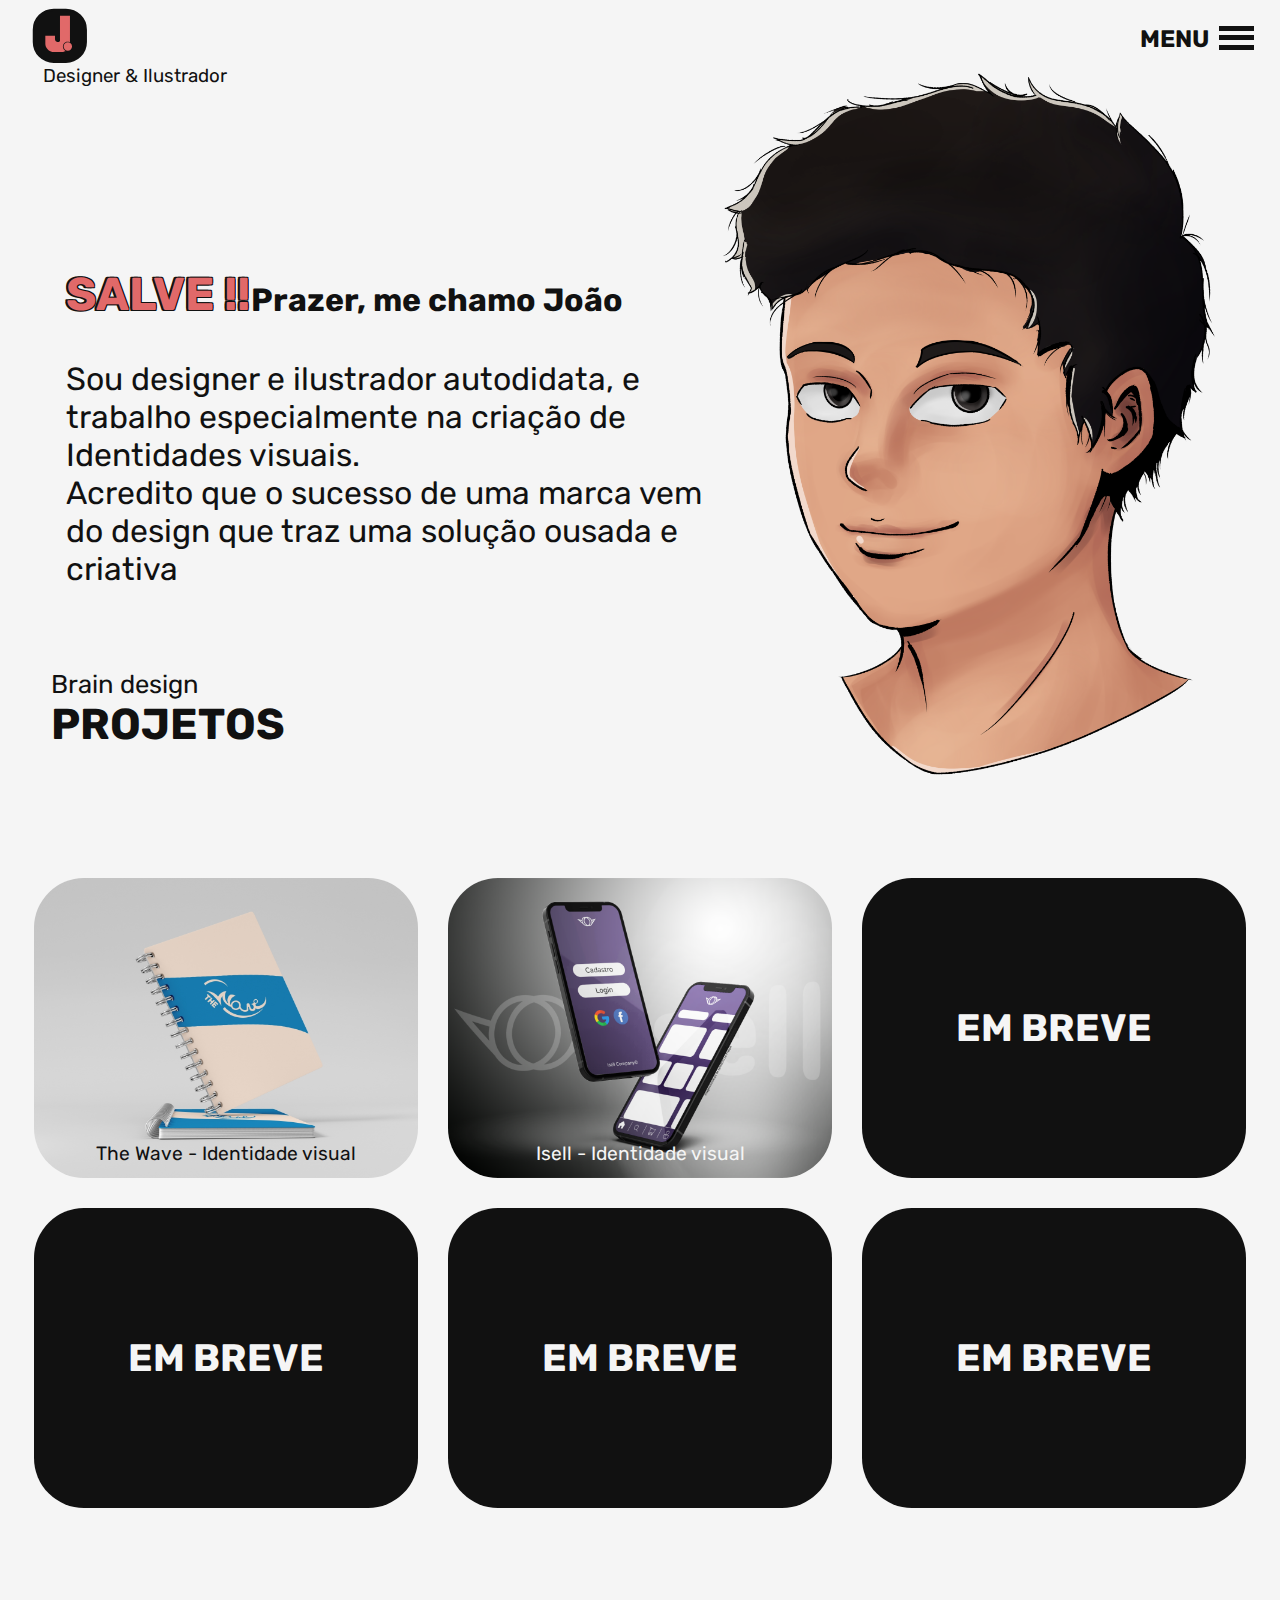
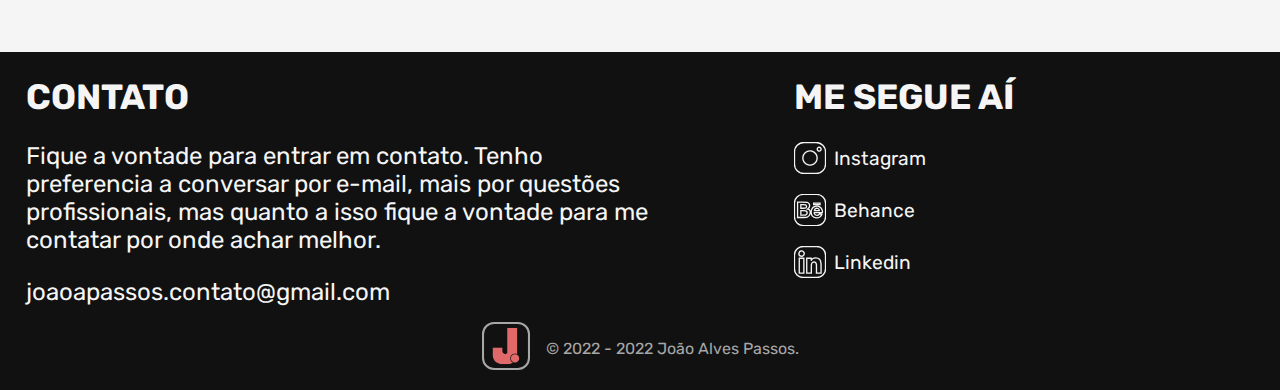
==== index.html @ fd26cf9d "Correções 2" ====
<!DOCTYPE html>
<html lang="pt-br">
<head>
   <meta charset="UTF-8">
   <meta http-equiv="X-UA-Compatible" content="IE=edge">
   <meta name="viewport" content="width=device-width, initial-scale=1.0">
   <title>Portifólio | João Alves Passos</title>
   <link rel = "shortcut icon" type = "imagem/x-icon" href="./img/favicon.svg">
    <link rel="stylesheet" href="./css/menu.css">
    <link rel="stylesheet" href="./css/portifolio.css">
    <script type="text/javascript" src="./js/menu.js"></script>
</head>
<body>
   <!-- Menu ********************************************************************************************-->
   <section class="menu-link">
      <ul>
          <li><a class="pagina" href="">PORTIFÓLIO</a></li>
          <li><a href="./pages/sobre-mim.html">SOBRE MIM</a></li>
          <!-- <li><a href="./pages/contato.html">CONTATO</a></li> -->
          <li><a href="https://www.instagram.com/joaoapassos_designer/" target="_blank">INSTAGRAM</a></li>
          <li><a href="https://www.behance.net/joaoapassos" target="_blank">BEHANCE</a></li>
      </ul>
      <p class="text-footer">© 2022 João Alves Passos.</p>
  </section>
  <header>
      <section class="logo">
          <a href="./index.html"><svg class="logo-svg" viewBox="0 0 2000.5181 450.66165" title="Minha logo">
 <g
   id="Logo"
   style="display:inline"
   transform="translate(-1351.741,-320.95706)">

   <rect  id="Background-logo"
      x="1365" y="334" ry="140" />
     
      <path
      id="icone-logo"
      d="m 1633.6286,592.24664 a 29.667722,29.667722 0 0 1 -29.6676,29.66772 29.667722,29.667722 0 0 1 -29.6675,-29.66772 29.667722,29.667722 0 0 1 29.6675,-29.66773 29.667722,29.667722 0 0 1 29.6676,29.66773 z m -84.848,-216.19433 v 135.12847 14.85415 1.49672 26.66571 a 20.42687,20.42687 0 0 1 -1.3569,1.3558 20.42687,20.42687 0 0 1 -2.3327,1.74655 20.42687,20.42687 0 0 1 -2.5578,1.39745 20.42687,20.42687 0 0 1 -2.7307,1.01845 20.42687,20.42687 0 0 1 -2.8484,0.6192 20.42687,20.42687 0 0 1 -2.9069,0.20817 20.42687,20.42687 0 0 1 -7.8168,-1.55544 20.42687,20.42687 0 0 1 -6.6266,-4.42721 20.42687,20.42687 0 0 1 -4.4282,-6.62748 20.42687,20.42687 0 0 1 -1.5553,-7.8167 v -9.89745 -13.62001 h -34.4537 -33.5984 v 54.21536 a 60.710373,60.710373 0 0 0 1.5211,13.50902 60.710373,60.710373 0 0 0 4.4902,12.83214 60.710373,60.710373 0 0 0 7.2329,11.51053 60.710373,60.710373 0 0 0 9.6135,9.61344 60.710373,60.710373 0 0 0 11.5105,7.23277 60.710373,60.710373 0 0 0 12.8321,4.49019 60.710373,60.710373 0 0 0 13.5091,1.52129 h 5.9024 1.4403 35.1603 9.5633 a 60.710373,60.710373 0 0 0 13.509,-1.52129 60.710373,60.710373 0 0 0 12.8322,-4.49019 60.710373,60.710373 0 0 0 3.8636,-2.13513 34.563652,34.563652 0 0 1 -3.0908,-1.68782 34.563652,34.563652 0 0 1 -3.9478,-2.95504 34.563652,34.563652 0 0 1 -3.4878,-3.48668 34.563652,34.563652 0 0 1 -2.9551,-3.94785 34.563652,34.563652 0 0 1 -2.3634,-4.32901 34.563652,34.563652 0 0 1 -1.7232,-4.62041 34.563652,34.563652 0 0 1 -1.0483,-4.81794 34.563652,34.563652 0 0 1 -0.3521,-4.91935 34.563652,34.563652 0 0 1 0.3521,-4.91937 34.563652,34.563652 0 0 1 1.0483,-4.81793 34.563652,34.563652 0 0 1 1.7232,-4.62148 34.563652,34.563652 0 0 1 2.3634,-4.32794 34.563652,34.563652 0 0 1 2.9551,-3.94787 34.563652,34.563652 0 0 1 3.4878,-3.48666 34.563652,34.563652 0 0 1 3.9478,-2.9561 34.563652,34.563652 0 0 1 4.328,-2.36253 34.563652,34.563652 0 0 1 4.6203,-1.72411 34.563652,34.563652 0 0 1 4.8191,-1.04836 34.563652,34.563652 0 0 1 4.9183,-0.35123 34.563652,34.563652 0 0 1 1.6964,0.0416 34.563652,34.563652 0 0 1 1.692,0.12493 34.563652,34.563652 0 0 1 1.6835,0.20711 34.563652,34.563652 0 0 1 1.6719,0.29036 34.563652,34.563652 0 0 1 1.6547,0.37153 34.563652,34.563652 0 0 1 1.6356,0.45264 34.563652,34.563652 0 0 1 1.611,0.53166 34.563652,34.563652 0 0 1 1.582,0.61064 34.563652,34.563652 0 0 1 1.5512,0.68752 34.563652,34.563652 0 0 1 0.1328,0.0661 V 376.05231 Z"
      inkscape:label="J - logo" />
   <g
      id="nome-logo"
      aria-label="oão Alves Passos"
      transform="matrix(3.897267,0,0,3.897267,-4021.3554,-417.47954)"
      inkscape:label="Texto">
      <path
        id="path2"
        d="m 1463.7763,262.91721 q -3.6914,0 -6.2402,-1.18652 -2.5049,-1.18652 -3.8672,-3.38378 -1.3183,-2.2412 -1.4941,-5.31737 -0.044,-0.8789 -0.044,-1.97753 0,-1.14258 0.044,-1.97754 0.1758,-3.12011 1.582,-5.31737 1.4063,-2.19726 3.9112,-3.38378 2.5488,-1.18652 6.1083,-1.18652 3.6035,0 6.1084,1.18652 2.5488,1.18652 3.9551,3.38378 1.4062,2.19726 1.582,5.31737 0.044,0.83496 0.044,1.97754 0,1.09863 -0.044,1.97753 -0.1758,3.07617 -1.5381,5.31737 -1.3183,2.19726 -3.8671,3.38378 -2.5049,1.18652 -6.2403,1.18652 z m 0,-5.36131 q 1.9776,0 2.8565,-1.18652 0.9228,-1.18652 1.0547,-3.55957 0.044,-0.65917 0.044,-1.7578 0,-1.09863 -0.044,-1.75781 -0.1319,-2.3291 -1.0547,-3.51562 -0.8789,-1.23046 -2.8565,-1.23046 -1.8896,0 -2.8564,1.23046 -0.9229,1.18652 -1.0107,3.51562 -0.044,0.65918 -0.044,1.75781 0,1.09863 0.044,1.7578 0.088,2.37305 1.0107,3.55957 0.9668,1.18652 2.8564,1.18652 z"
        inkscape:label="O" />
     <path
        id="path3"
        d="m 1486.6718,262.91721 q -2.3731,0 -4.2627,-0.8789 -1.8457,-0.92285 -2.9443,-2.46093 -1.0987,-1.53809 -1.0987,-3.47167 0,-3.12011 2.5489,-4.92187 2.5488,-1.8457 6.7675,-2.50487 l 5.4932,-0.83496 v -0.61524 q 0,-1.58202 -0.6592,-2.41698 -0.6592,-0.83496 -2.417,-0.83496 -1.2305,0 -2.0215,0.4834 -0.747,0.48339 -1.1865,1.31835 -0.3955,0.57129 -1.0986,0.57129 h -4.9219 q -0.4834,0 -0.747,-0.26367 -0.2637,-0.30762 -0.2198,-0.70312 0,-0.79102 0.5713,-1.80176 0.6152,-1.05468 1.8457,-2.06542 1.2305,-1.01074 3.1641,-1.66992 1.9336,-0.65918 4.7021,-0.65918 2.8125,0 4.834,0.65918 2.0215,0.65918 3.2959,1.8457 1.2744,1.18652 1.8457,2.81249 0.6152,1.58203 0.6152,3.51562 v 13.35934 q 0,0.43945 -0.3516,0.79101 -0.3076,0.30762 -0.747,0.30762 h -5.0977 q -0.4834,0 -0.791,-0.30762 -0.3076,-0.35156 -0.3076,-0.79101 v -1.53808 q -0.5713,0.83496 -1.5381,1.53808 -0.9668,0.70312 -2.2851,1.09863 -1.2745,0.43945 -2.9883,0.43945 z m 2.0654,-5.00975 q 1.2744,0 2.2852,-0.52734 1.0546,-0.57129 1.6259,-1.71387 0.6153,-1.18652 0.6153,-2.94433 v -0.61523 l -3.7354,0.65918 q -2.0654,0.35156 -3.0322,1.09863 -0.9228,0.70312 -0.9228,1.66992 0,0.74707 0.4394,1.27441 0.4395,0.52734 1.1426,0.83496 0.7471,0.26367 1.582,0.26367 z m 3.999,-21.35737 q -1.2304,0 -1.9775,-0.39551 -0.7471,-0.3955 -1.3623,-0.74707 -0.6152,-0.3955 -1.4063,-0.3955 -0.5712,0 -0.8789,0.30761 -0.2636,0.30762 -0.4834,0.65918 -0.2197,0.35156 -0.7031,0.35156 h -2.6367 q -0.3076,0 -0.5273,-0.21972 -0.2198,-0.26367 -0.2198,-0.52734 0,-0.70313 0.2198,-1.62598 0.2636,-0.96679 0.8349,-1.8457 0.5713,-0.8789 1.4942,-1.45019 0.9668,-0.61523 2.3291,-0.61523 1.2304,0 1.9775,0.39551 0.791,0.3955 1.4062,0.79101 0.6153,0.35156 1.3623,0.35156 0.6153,0 0.835,-0.30761 0.2637,-0.35157 0.4834,-0.65918 0.2637,-0.35156 0.7471,-0.35156 h 2.6367 q 0.3515,0 0.5713,0.21972 0.2197,0.21973 0.2197,0.57129 0,0.70312 -0.2637,1.62597 -0.2637,0.92285 -0.8349,1.8457 -0.5713,0.8789 -1.5381,1.45019 -0.9229,0.57129 -2.2852,0.57129 z"
        inkscape:label="Ã" />
     <path
        id="path4"
        d="m 1516.5545,262.91721 q -3.6914,0 -6.2402,-1.18652 -2.5049,-1.18652 -3.8672,-3.38378 -1.3183,-2.2412 -1.4941,-5.31737 -0.044,-0.8789 -0.044,-1.97753 0,-1.14258 0.044,-1.97754 0.1758,-3.12011 1.582,-5.31737 1.4063,-2.19726 3.9111,-3.38378 2.5489,-1.18652 6.1084,-1.18652 3.6035,0 6.1084,1.18652 2.5488,1.18652 3.9551,3.38378 1.4062,2.19726 1.582,5.31737 0.044,0.83496 0.044,1.97754 0,1.09863 -0.044,1.97753 -0.1758,3.07617 -1.5381,5.31737 -1.3183,2.19726 -3.8671,3.38378 -2.5049,1.18652 -6.2403,1.18652 z m 0,-5.36131 q 1.9776,0 2.8565,-1.18652 0.9228,-1.18652 1.0547,-3.55957 0.044,-0.65917 0.044,-1.7578 0,-1.09863 -0.044,-1.75781 -0.1319,-2.3291 -1.0547,-3.51562 -0.8789,-1.23046 -2.8565,-1.23046 -1.8896,0 -2.8564,1.23046 -0.9229,1.18652 -1.0107,3.51562 -0.044,0.65918 -0.044,1.75781 0,1.09863 0.044,1.7578 0.088,2.37305 1.0107,3.55957 0.9668,1.18652 2.8564,1.18652 z"
        inkscape:label="O" />
     <path
        id="path5"
        d="m 1539.5818,262.47776 q -0.3516,0 -0.6592,-0.26367 -0.2636,-0.30762 -0.2636,-0.65918 0,-0.21973 0.044,-0.39551 l 10.3271,-28.21282 q 0.1319,-0.48339 0.5274,-0.83496 0.4394,-0.3955 1.1865,-0.3955 h 6.5039 q 0.747,0 1.1426,0.3955 0.4394,0.35157 0.5712,0.83496 l 10.2832,28.21282 q 0.088,0.17578 0.088,0.39551 0,0.35156 -0.3076,0.65918 -0.2637,0.26367 -0.6592,0.26367 h -5.4052 q -0.6592,0 -1.0108,-0.30762 -0.3076,-0.35156 -0.3955,-0.61523 l -1.7139,-4.48241 h -11.7333 l -1.6699,4.48241 q -0.088,0.26367 -0.3955,0.61523 -0.3077,0.30762 -1.0547,0.30762 z m 10.3271,-11.73337 h 8.1738 l -4.0869,-11.60153 z"
        inkscape:label="A" />
     <path
        id="path6"
        d="m 1573.4196,262.47776 q -0.4834,0 -0.791,-0.30762 -0.3076,-0.35156 -0.3076,-0.79101 V 232.3753 q 0,-0.4834 0.3076,-0.79102 0.3076,-0.30761 0.791,-0.30761 h 5.1855 q 0.4834,0 0.791,0.30761 0.3077,0.30762 0.3077,0.79102 v 29.00383 q 0,0.43945 -0.3077,0.79101 -0.3076,0.30762 -0.791,0.30762 z"
        inkscape:label="L" />
     <path
        id="path7"
        d="m 1593.0191,262.47776 q -0.6592,0 -0.9668,-0.30762 -0.3076,-0.35156 -0.5273,-0.79101 l -8.3057,-20.39057 q -0.088,-0.17579 -0.088,-0.39551 0,-0.39551 0.2636,-0.65918 0.3076,-0.30762 0.7471,-0.30762 h 4.9658 q 0.5713,0 0.8789,0.30762 0.3076,0.30762 0.3955,0.61523 l 4.9658,13.49118 5.0098,-13.49118 q 0.088,-0.30761 0.3955,-0.61523 0.3076,-0.30762 0.8789,-0.30762 h 4.9658 q 0.3955,0 0.7031,0.30762 0.3076,0.26367 0.3076,0.65918 0,0.21972 -0.088,0.39551 l -8.3056,20.39057 q -0.1758,0.43945 -0.5273,0.79101 -0.3077,0.30762 -1.0108,0.30762 z"
        inkscape:label="V" />
     <path
        id="path8"
        d="m 1620.7046,262.91721 q -5.1856,0 -8.2617,-2.81249 -3.0762,-2.81249 -3.208,-8.34959 0,-0.30762 0,-0.79101 0,-0.4834 0,-0.74707 0.1318,-3.47167 1.538,-5.9326 1.4502,-2.50488 3.9551,-3.77929 2.5488,-1.31836 5.9326,-1.31836 3.8672,0 6.3721,1.53808 2.5488,1.53809 3.8232,4.1748 1.2744,2.63671 1.2744,6.02049 v 1.05469 q 0,0.48339 -0.3076,0.79101 -0.3076,0.30762 -0.791,0.30762 h -14.0625 q 0,0.0439 0,0.13183 0,0.0879 0,0.17578 0.044,1.27441 0.4395,2.3291 0.4394,1.05468 1.2304,1.66992 0.835,0.61523 2.0215,0.61523 0.8789,0 1.4502,-0.26367 0.6152,-0.30762 1.0107,-0.65918 0.3955,-0.39551 0.6153,-0.65918 0.3955,-0.4834 0.6152,-0.57129 0.2637,-0.13183 0.791,-0.13183 h 5.4492 q 0.4395,0 0.7032,0.26367 0.3076,0.26367 0.2636,0.70312 -0.044,0.74707 -0.747,1.80176 -0.7032,1.05468 -2.0655,2.10937 -1.3183,1.01074 -3.3398,1.66991 -2.0215,0.65918 -4.7021,0.65918 z m -3.7354,-14.1943 h 7.4268 v -0.0879 q 0,-1.45019 -0.4395,-2.46093 -0.3955,-1.05469 -1.2744,-1.62597 -0.835,-0.57129 -2.0215,-0.57129 -1.1426,0 -1.9775,0.57129 -0.835,0.57128 -1.2744,1.62597 -0.4395,1.01074 -0.4395,2.46093 z"
        inkscape:label="E" />
     <path
        id="path9"
        d="m 1645.6654,262.91721 q -2.8564,0 -4.8779,-0.61523 -1.9775,-0.65918 -3.2519,-1.58203 -1.2305,-0.92285 -1.8457,-1.88964 -0.6153,-1.01074 -0.6592,-1.75781 -0.044,-0.4834 0.3076,-0.79101 0.3516,-0.30762 0.7471,-0.30762 h 5.0097 q 0.1319,0 0.2197,0.0439 0.1319,0.0439 0.2637,0.17579 0.5713,0.30761 1.1426,0.79101 0.5713,0.43945 1.3183,0.79101 0.7471,0.35156 1.8018,0.35156 1.2305,0 2.0654,-0.48339 0.835,-0.52735 0.835,-1.45019 0,-0.70313 -0.3955,-1.14258 -0.3955,-0.4834 -1.626,-0.92285 -1.1865,-0.43945 -3.6035,-0.8789 -2.2852,-0.52735 -3.999,-1.3623 -1.7139,-0.87891 -2.6367,-2.24121 -0.9229,-1.40625 -0.9229,-3.38378 0,-1.75781 1.1426,-3.38378 1.1426,-1.62597 3.3398,-2.63671 2.1973,-1.05469 5.4492,-1.05469 2.5049,0 4.3946,0.61524 1.8896,0.57128 3.164,1.49413 1.2744,0.92285 1.9336,1.88965 0.6592,0.96679 0.7031,1.7578 0.044,0.43946 -0.2636,0.79102 -0.3077,0.30761 -0.7032,0.30761 h -4.5703 q -0.1757,0 -0.3515,-0.0439 -0.1758,-0.0879 -0.3076,-0.17578 -0.5274,-0.26367 -1.0547,-0.70313 -0.5274,-0.43945 -1.2305,-0.79101 -0.7031,-0.35156 -1.7578,-0.35156 -1.1865,0 -1.8457,0.52734 -0.6592,0.52734 -0.6592,1.3623 0,0.57129 0.3516,1.05469 0.3955,0.4834 1.5381,0.8789 1.1865,0.39551 3.6474,0.87891 3.0322,0.48339 4.834,1.58202 1.8017,1.05469 2.5488,2.50488 0.791,1.40625 0.791,2.98827 0,2.10937 -1.2744,3.73535 -1.2744,1.62597 -3.7353,2.54882 -2.417,0.8789 -5.9766,0.8789 z"
        inkscape:label="S" />
     <path
        id="path526"
        d="m 1671.5051,262.47776 q -0.4834,0 -0.791,-0.30762 -0.3076,-0.35156 -0.3076,-0.79101 v -28.56438 q 0,-0.4834 0.3076,-0.79102 0.3076,-0.30761 0.791,-0.30761 h 12.3047 q 3.6475,0 6.3281,1.14257 2.7246,1.09863 4.2188,3.33984 1.538,2.2412 1.538,5.66893 0,3.38378 -1.538,5.58104 -1.4942,2.19726 -4.2188,3.25195 -2.6806,1.05468 -6.3281,1.05468 h -5.2295 v 9.624 q 0,0.43945 -0.3515,0.79101 -0.3077,0.30762 -0.7911,0.30762 z m 6.9434,-16.78707 h 5.1416 q 1.8896,0 2.9883,-0.96679 1.1425,-0.9668 1.1425,-2.94433 0,-1.66992 -0.9668,-2.81249 -0.9668,-1.14258 -3.164,-1.14258 h -5.1416 z"
        inkscape:label="P" />
     <path
        id="path11"
        d="m 1706.0022,262.91721 q -2.3731,0 -4.2627,-0.8789 -1.8457,-0.92285 -2.9443,-2.46093 -1.0987,-1.53809 -1.0987,-3.47167 0,-3.12011 2.5489,-4.92187 2.5488,-1.8457 6.7675,-2.50487 l 5.4932,-0.83496 v -0.61524 q 0,-1.58202 -0.6592,-2.41698 -0.6592,-0.83496 -2.417,-0.83496 -1.2305,0 -2.0215,0.4834 -0.747,0.48339 -1.1865,1.31835 -0.3955,0.57129 -1.0986,0.57129 h -4.9219 q -0.4834,0 -0.7471,-0.26367 -0.2636,-0.30762 -0.2197,-0.70312 0,-0.79102 0.5713,-1.80176 0.6152,-1.05468 1.8457,-2.06542 1.2305,-1.01074 3.1641,-1.66992 1.9335,-0.65918 4.7021,-0.65918 2.8125,0 4.834,0.65918 2.0214,0.65918 3.2959,1.8457 1.2744,1.18652 1.8457,2.81249 0.6152,1.58203 0.6152,3.51562 v 13.35934 q 0,0.43945 -0.3516,0.79101 -0.3076,0.30762 -0.747,0.30762 h -5.0977 q -0.4834,0 -0.791,-0.30762 -0.3076,-0.35156 -0.3076,-0.79101 v -1.53808 q -0.5713,0.83496 -1.5381,1.53808 -0.9668,0.70312 -2.2852,1.09863 -1.2744,0.43945 -2.9882,0.43945 z m 2.0654,-5.00975 q 1.2744,0 2.2851,-0.52734 1.0547,-0.57129 1.626,-1.71387 0.6153,-1.18652 0.6153,-2.94433 v -0.61523 l -3.7354,0.65918 q -2.0654,0.35156 -3.0322,1.09863 -0.9229,0.70312 -0.9229,1.66992 0,0.74707 0.4395,1.27441 0.4394,0.52734 1.1426,0.83496 0.747,0.26367 1.582,0.26367 z"
        inkscape:label="A" />
     <path
        id="path12"
        d="m 1734.4787,262.91721 q -2.8565,0 -4.8779,-0.61523 -1.9776,-0.65918 -3.252,-1.58203 -1.2305,-0.92285 -1.8457,-1.88964 -0.6152,-1.01074 -0.6592,-1.75781 -0.044,-0.4834 0.3076,-0.79101 0.3516,-0.30762 0.7471,-0.30762 h 5.0098 q 0.1318,0 0.2197,0.0439 0.1318,0.0439 0.2637,0.17579 0.5713,0.30761 1.1425,0.79101 0.5713,0.43945 1.3184,0.79101 0.7471,0.35156 1.8017,0.35156 1.2305,0 2.0655,-0.48339 0.8349,-0.52735 0.8349,-1.45019 0,-0.70313 -0.3955,-1.14258 -0.3955,-0.4834 -1.6259,-0.92285 -1.1866,-0.43945 -3.6036,-0.8789 -2.2851,-0.52735 -3.999,-1.3623 -1.7138,-0.87891 -2.6367,-2.24121 -0.9228,-1.40625 -0.9228,-3.38378 0,-1.75781 1.1425,-3.38378 1.1426,-1.62597 3.3399,-2.63671 2.1972,-1.05469 5.4492,-1.05469 2.5049,0 4.3945,0.61524 1.8897,0.57128 3.1641,1.49413 1.2744,0.92285 1.9336,1.88965 0.6591,0.96679 0.7031,1.7578 0.044,0.43946 -0.2637,0.79102 -0.3076,0.30761 -0.7031,0.30761 h -4.5703 q -0.1758,0 -0.3516,-0.0439 -0.1758,-0.0879 -0.3076,-0.17578 -0.5273,-0.26367 -1.0547,-0.70313 -0.5273,-0.43945 -1.2304,-0.79101 -0.7032,-0.35156 -1.7579,-0.35156 -1.1865,0 -1.8457,0.52734 -0.6591,0.52734 -0.6591,1.3623 0,0.57129 0.3515,1.05469 0.3955,0.4834 1.5381,0.8789 1.1865,0.39551 3.6475,0.87891 3.0322,0.48339 4.8339,1.58202 1.8018,1.05469 2.5489,2.50488 0.791,1.40625 0.791,2.98827 0,2.10937 -1.2744,3.73535 -1.2745,1.62597 -3.7354,2.54882 -2.417,0.8789 -5.9765,0.8789 z"
        inkscape:label="S" />
     <path
        id="path13"
        d="m 1758.7803,262.91721 q -2.8564,0 -4.8779,-0.61523 -1.9775,-0.65918 -3.2519,-1.58203 -1.2305,-0.92285 -1.8457,-1.88964 -0.6153,-1.01074 -0.6592,-1.75781 -0.044,-0.4834 0.3076,-0.79101 0.3516,-0.30762 0.7471,-0.30762 h 5.0097 q 0.1319,0 0.2198,0.0439 0.1318,0.0439 0.2636,0.17579 0.5713,0.30761 1.1426,0.79101 0.5713,0.43945 1.3184,0.79101 0.747,0.35156 1.8017,0.35156 1.2305,0 2.0654,-0.48339 0.835,-0.52735 0.835,-1.45019 0,-0.70313 -0.3955,-1.14258 -0.3955,-0.4834 -1.626,-0.92285 -1.1865,-0.43945 -3.6035,-0.8789 -2.2851,-0.52735 -3.999,-1.3623 -1.7139,-0.87891 -2.6367,-2.24121 -0.9229,-1.40625 -0.9229,-3.38378 0,-1.75781 1.1426,-3.38378 1.1426,-1.62597 3.3398,-2.63671 2.1973,-1.05469 5.4493,-1.05469 2.5048,0 4.3945,0.61524 1.8896,0.57128 3.164,1.49413 1.2744,0.92285 1.9336,1.88965 0.6592,0.96679 0.7031,1.7578 0.044,0.43946 -0.2636,0.79102 -0.3076,0.30761 -0.7032,0.30761 h -4.5703 q -0.1757,0 -0.3515,-0.0439 -0.1758,-0.0879 -0.3076,-0.17578 -0.5274,-0.26367 -1.0547,-0.70313 -0.5274,-0.43945 -1.2305,-0.79101 -0.7031,-0.35156 -1.7578,-0.35156 -1.1865,0 -1.8457,0.52734 -0.6592,0.52734 -0.6592,1.3623 0,0.57129 0.3516,1.05469 0.3955,0.4834 1.5381,0.8789 1.1865,0.39551 3.6474,0.87891 3.0322,0.48339 4.834,1.58202 1.8018,1.05469 2.5488,2.50488 0.791,1.40625 0.791,2.98827 0,2.10937 -1.2744,3.73535 -1.2744,1.62597 -3.7353,2.54882 -2.417,0.8789 -5.9766,0.8789 z"
        inkscape:label="S" />
     <path
        id="path14"
        d="m 1784.4882,262.91721 q -3.6913,0 -6.2402,-1.18652 -2.5048,-1.18652 -3.8671,-3.38378 -1.3184,-2.2412 -1.4942,-5.31737 -0.044,-0.8789 -0.044,-1.97753 0,-1.14258 0.044,-1.97754 0.1758,-3.12011 1.582,-5.31737 1.4063,-2.19726 3.9112,-3.38378 2.5488,-1.18652 6.1083,-1.18652 3.6036,0 6.1084,1.18652 2.5489,1.18652 3.9551,3.38378 1.4062,2.19726 1.582,5.31737 0.044,0.83496 0.044,1.97754 0,1.09863 -0.044,1.97753 -0.1758,3.07617 -1.5381,5.31737 -1.3183,2.19726 -3.8671,3.38378 -2.5049,1.18652 -6.2403,1.18652 z m 0,-5.36131 q 1.9776,0 2.8565,-1.18652 0.9228,-1.18652 1.0547,-3.55957 0.044,-0.65917 0.044,-1.7578 0,-1.09863 -0.044,-1.75781 -0.1319,-2.3291 -1.0547,-3.51562 -0.8789,-1.23046 -2.8565,-1.23046 -1.8896,0 -2.8564,1.23046 -0.9228,1.18652 -1.0107,3.51562 -0.044,0.65918 -0.044,1.75781 0,1.09863 0.044,1.7578 0.088,2.37305 1.0107,3.55957 0.9668,1.18652 2.8564,1.18652 z"
        inkscape:label="O" />
     <path
        id="path15"
        d="m 1809.9325,262.91721 q -2.8564,0 -4.8779,-0.61523 -1.9775,-0.65918 -3.2519,-1.58203 -1.2305,-0.92285 -1.8457,-1.88964 -0.6153,-1.01074 -0.6592,-1.75781 -0.044,-0.4834 0.3076,-0.79101 0.3516,-0.30762 0.7471,-0.30762 h 5.0097 q 0.1319,0 0.2198,0.0439 0.1318,0.0439 0.2636,0.17579 0.5713,0.30761 1.1426,0.79101 0.5713,0.43945 1.3184,0.79101 0.747,0.35156 1.8017,0.35156 1.2305,0 2.0654,-0.48339 0.835,-0.52735 0.835,-1.45019 0,-0.70313 -0.3955,-1.14258 -0.3955,-0.4834 -1.626,-0.92285 -1.1865,-0.43945 -3.6035,-0.8789 -2.2851,-0.52735 -3.999,-1.3623 -1.7139,-0.87891 -2.6367,-2.24121 -0.9229,-1.40625 -0.9229,-3.38378 0,-1.75781 1.1426,-3.38378 1.1426,-1.62597 3.3398,-2.63671 2.1973,-1.05469 5.4492,-1.05469 2.5049,0 4.3946,0.61524 1.8896,0.57128 3.164,1.49413 1.2744,0.92285 1.9336,1.88965 0.6592,0.96679 0.7031,1.7578 0.044,0.43946 -0.2636,0.79102 -0.3077,0.30761 -0.7032,0.30761 h -4.5703 q -0.1757,0 -0.3515,-0.0439 -0.1758,-0.0879 -0.3076,-0.17578 -0.5274,-0.26367 -1.0547,-0.70313 -0.5274,-0.43945 -1.2305,-0.79101 -0.7031,-0.35156 -1.7578,-0.35156 -1.1865,0 -1.8457,0.52734 -0.6592,0.52734 -0.6592,1.3623 0,0.57129 0.3516,1.05469 0.3955,0.4834 1.5381,0.8789 1.1865,0.39551 3.6474,0.87891 3.0322,0.48339 4.834,1.58202 1.8017,1.05469 2.5488,2.50488 0.791,1.40625 0.791,2.98827 0,2.10937 -1.2744,3.73535 -1.2744,1.62597 -3.7353,2.54882 -2.417,0.8789 -5.9766,0.8789 z"
        inkscape:label="S" />
      </g>
   </g>
  </svg></a>
      <h3 class="titularidade">Designer & Ilustrador</h3>
      </section>
      <section onclick="menuShow()" class="menu" id="menu" title="Menu">
          <h2 id="menu-texto">MENU</h2>
          <section class="hamburguer">
              <section id="hamburguer1"></section>
              <section id="hamburguer2"></section>
              <section id="hamburguer3"></section>
          </section>
    </section>
  </header>

<!-- Previa sobre mim ********************************************************************************* -->

<section class="previa-sobreMim">
   <section class="fotinha">
      <img src="./img/Eu ilustration.png" alt="" title="Minha auto-ilustração">
   </section>

   <section class="texto-sobreMim">
      <section class="apresentacao">
      <h2 id="salve">SALVE !!</h2>
      <h3 id="EuMemo">Prazer, me chamo João</h3>
   </section>
      <section class="conteudoPrevia">
         <p>Sou designer e ilustrador autodidata, e trabalho especialmente na criação de Identidades visuais. <br>
            Acredito que o sucesso de uma marca vem do design que traz uma solução ousada e criativa</p>
      </section>
   </section>
</section>

<!-- Projetos ******************************************************************************************** -->

  <section class="areaProjeto" id="Projetos">

   <section class="tituloProjetos">

      <p>Brain design</p>
      <h2 class="titulo">PROJETOS</h2>

      </section>

      <section class="Projetos">

         <section class="projeto1">
            <a href="./pages/Apresentacao The Wave.html">
            <p>The Wave - Identidade visual</p>
            <section class="link"></section>
            <section class="overlay">
               <section class="viewMore">
                  <h3 class="view+">Veja mais</h3>
               </section></a>
            </section>
         </section>

         <section class="projeto2">
            <a href="./pages/Apresentacao Isell.html">
               <p>Isell - Identidade visual</p>
               <section class="link"></section>
               <section class="overlay">
                  <section class="viewMore">
                     <h3 class="view+">Veja mais</h3>
                  </section></a>
            </section>
            </section>
            

         <section class="projeto3">
            <p>EM BREVE</p>
            <section class="link"></section>
            <section class="overlay"></section>
         </section>
         <section class="projeto3 esconde">
            <p>EM BREVE</p>
            <section class="link"></section>
            <section class="overlay"></section>
         </section>
         <section class="projeto3 esconde">
            <p>EM BREVE</p>
            <section class="link"></section>
            <section class="overlay"></section>
         </section>
         <section class="projeto3 esconde">
            <p>EM BREVE</p>
            <section class="link"></section>
            <section class="overlay"></section>
         </section>

      </section>

  </section>

  <!-- Chamada para contato ********************************************************************************* -->

  <!-- <section class="chamadaPcontato">
   <p>Precisa de um Designer</p>
   <section class="Bora"><a href="./pages/contato.html">
   <h2 class="titulo">Bora trabalhar juntos</h2></a>
   <section class="tracoLink"></section>
</section>
</section> -->

<!-- Footer ************************************************************************************************ -->

<footer>
   <section class="Contato">
   <section class="Sobre">
       <h2 class="titulo2">CONTATO</h2>
       <p>Fique a vontade para entrar em contato. Tenho preferencia a conversar por e-mail, 
         mais por questões profissionais, mas quanto a isso fique a vontade para me contatar por onde achar melhor.</p>
       <a href="mailto:joaoapassos.contato@gmail.com"><p>joaoapassos.contato@gmail.com</p></a>
       <!-- <a href="https://api.whatsapp.com/send/?phone=5518998100488" target="_blank"><p>(+55) 18 998100489</p></a> -->
   </section>

   <section class="segueAi">
       <h2 class="titulo2">ME SEGUE AÍ</h2>
       <section class="redesSociais">

           <section class="instagram">

               <a href="https://www.instagram.com/joaoapassos_designer/" target="_blank">
               <svg height="2rem" viewBox="0 0 372.42 372.42" class="InstagramIcon"  title="Logo do Instagram"
               xml:space="preserve" xmlns="http://www.w3.org/2000/svg"><g transform="translate(-63.791 -63.791)">
               <path transform="matrix(1.0554 0 0 1.0554 -87.633 59.914)" d="m319.9 101.77a78.33 78.33 0 0 1 5.8546 0.22026 78.33 78.33 0 0 1 5.8196 0.65464 78.33 78.33 0 0 1 5.7558 1.089 78.33 78.33 0 0 1 5.659 1.5172 78.33 78.33 0 0 1 5.5273 1.9351 78.33 78.33 0 0 1 5.3708 2.3427 78.33 78.33 0 0 1 5.1774 2.7359 78.33 78.33 0 0 1 4.9612 3.1167 78.33 78.33 0 0 1 4.7121 3.479 78.33 78.33 0 0 1 4.4404 3.8207 78.33 78.33 0 0 1 4.1419 4.1419 78.33 78.33 0 0 1 3.8207 4.4404 78.33 78.33 0 0 1 3.479 4.7121 78.33 78.33 0 0 1 3.1167 4.9612 78.33 78.33 0 0 1 2.7359 5.1773 78.33 78.33 0 0 1 2.3427 5.3708 78.33 78.33 0 0 1 1.9351 5.5273 78.33 78.33 0 0 1 1.5172 5.659 78.33 78.33 0 0 1 1.089 5.7558 78.33 78.33 0 0 1 0.65463 5.8196 78.33 78.33 0 0 1 0.22027 5.8546 78.33 78.33 0 0 1-1.9639 17.43 78.33 78.33 0 0 1-5.7949 16.557 78.33 78.33 0 0 1-9.3316 14.851 78.33 78.33 0 0 1-12.403 12.403 78.33 78.33 0 0 1-14.851 9.3316 78.33 78.33 0 0 1-16.557 5.7949 78.33 78.33 0 0 1-17.43 1.9639 78.33 78.33 0 0 1-17.43-1.9639 78.33 78.33 0 0 1-16.557-5.7949 78.33 78.33 0 0 1-14.851-9.3316 78.33 78.33 0 0 1-12.403-12.403 78.33 78.33 0 0 1-9.3316-14.851 78.33 78.33 0 0 1-5.7949-16.557 78.33 78.33 0 0 1-1.9639-17.43 78.33 78.33 0 0 1 1.9639-17.43 78.33 78.33 0 0 1 5.7949-16.557 78.33 78.33 0 0 1 9.3316-14.851 78.33 78.33 0 0 1 12.403-12.403 78.33 78.33 0 0 1 14.851-9.3316 78.33 78.33 0 0 1 16.557-5.7949 78.33 78.33 0 0 1 17.43-1.9639z" 
               style="fill:none;stroke-linecap:round;stroke-linejoin:round;stroke-width:15;"/><path transform="matrix(1.0554 0 0 1.0554 -87.633 59.914)" d="m421.04 61.868a20.919 20.919 0 0 1 1.0273 0.02539 20.919 20.919 0 0 1 1.0234 0.07617 20.919 20.919 0 0 1 1.0195 0.125 20.919 20.919 0 0 1 1.0117 0.17578 20.919 20.919 0 0 1 1.002 0.22461 20.919 20.919 0 0 1 0.98828 0.27344 20.919 20.919 0 0 1 0.97657 0.32227 20.919 20.919 0 0 1 0.95703 0.36914 20.919 20.919 0 0 1 0.93945 0.41602 20.919 20.919 0 0 1 0.91602 0.46289 20.919 20.919 0 0 1 0.89453 0.50586 20.919 20.919 0 0 1 0.86718 0.54883 20.919 20.919 0 0 1 0.83789 0.5918 20.919 20.919 0 0 1 0.81055 0.63086 20.919 20.919 0 0 1 0.77735 0.67188 20.919 20.919 0 0 1 0.74414 0.70703 20.919 20.919 0 0 1 0.70703 0.74414 20.919 20.919 0 0 1 0.67187 0.77734 20.919 20.919 0 0 1 0.63086 0.80859 20.919 20.919 0 0 1 0.5918 0.83984 20.919 20.919 0 0 1 0.54883 0.86719 20.919 20.919 0 0 1 0.50586 0.89453 20.919 20.919 0 0 1 0.46093 0.91602 20.919 20.919 0 0 1 0.41602 0.93945 20.919 20.919 0 0 1 0.37109 0.95703 20.919 20.919 0 0 1 0.32227 0.97461 20.919 20.919 0 0 1 0.27344 0.99023 20.919 20.919 0 0 1 0.22461 1.002 20.919 20.919 0 0 1 0.17578 1.0117 20.919 20.919 0 0 1 0.125 1.0195 20.919 20.919 0 0 1 0.0762 1.0234 20.919 20.919 0 0 1 0.0254 1.0273 20.919 20.919 0 0 1-0.21289 2.9766 20.919 20.919 0 0 1-0.63477 2.916 20.919 20.919 0 0 1-1.043 2.7969 20.919 20.919 0 0 1-1.4297 2.6191 20.919 20.919 0 0 1-1.7891 2.3887 20.919 20.919 0 0 1-2.1113 2.1113 20.919 20.919 0 0 1-2.3887 1.7891 20.919 20.919 0 0 1-2.6191 1.4297 20.919 20.919 0 0 1-2.7969 1.043 20.919 20.919 0 0 1-2.916 0.63477 20.919 20.919 0 0 1-2.9785 0.21289 20.919 20.919 0 0 1-2.9766-0.21289 20.919 20.919 0 0 1-2.916-0.63477 20.919 20.919 0 0 1-2.7969-1.043 20.919 20.919 0 0 1-2.6191-1.4297 20.919 20.919 0 0 1-2.3906-1.7891 20.919 20.919 0 0 1-2.1094-2.1113 20.919 20.919 0 0 1-1.7891-2.3887 20.919 20.919 0 0 1-1.4297-2.6191 20.919 20.919 0 0 1-1.043-2.7969 20.919 20.919 0 0 1-0.63476-2.916 20.919 20.919 0 0 1-0.21289-2.9766 20.919 20.919 0 0 1 0.21289-2.9785 20.919 20.919 0 0 1 0.63476-2.916 20.919 20.919 0 0 1 1.043-2.7969 20.919 20.919 0 0 1 1.4297-2.6191 20.919 20.919 0 0 1 1.7891-2.3887 20.919 20.919 0 0 1 2.1094-2.1113 20.919 20.919 0 0 1 2.3906-1.7891 20.919 20.919 0 0 1 2.6191-1.4297 20.919 20.919 0 0 1 2.7969-1.043 20.919 20.919 0 0 1 2.916-0.63477 20.919 20.919 0 0 1 2.9766-0.21289z" 
               style="fill:none;stroke-linecap:round;stroke-linejoin:round;stroke-width:15;"/><path transform="matrix(1.0554 0 0 1.0554 -87.633 59.914)" d="m252.34 8.6734c-57.544 0-103.87 46.326-103.87 103.87v135.12c0 57.544 46.326 103.87 103.87 103.87h135.12c57.544 0 103.87-46.326 103.87-103.87v-135.12c0-57.544-46.326-103.87-103.87-103.87z" 
               style="fill:none;stroke-linecap:round;stroke-linejoin:round;stroke-width:15;"/></g>
               </svg>

               <h3>Instagram</h3>
           </a>

           </section>

           <section class="behance">

               <a href="https://www.behance.net/joaoapassos" target="_blank">
               <svg height="2rem" version="1.1" viewBox="0 0 372.08 372.08" class="BehanceIcon" title="Logo do Behance"
               xml:space="preserve" xmlns="http://www.w3.org/2000/svg"><g transform="translate(-573.96 -63.962)"><rect x="579.24" y="69.239" width="361.52" height="361.52" ry="101.85" 
               style="fill:none;stroke-linecap:round;stroke-linejoin:round;stroke-width:15;"/><path d="m829.33 341.04c-30.957-4.8159-54.724-32.217-56.245-64.845-0.72976-15.654 3.0807-29.834 11.509-42.829 4.0004-6.1683 14.046-15.888 20.547-19.88 11.06-6.7919 20.389-9.3644 33.864-9.3385 7.5627 0.0148 10.025 0.28145 15.163 1.6436 24.735 6.5575 43.237 26.416 48.743 52.315 1.1818 5.5587 1.9039 16.719 1.2926 19.978l-0.44302 2.3612h-94.744l0.0107 2.096c0.0158 3.4974 1.7992 9.9446 3.904 14.114 5.1108 10.124 15.048 15.554 28.655 15.656 11.502 0.0865 19.285-3.6235 24.507-11.682l2.5797-3.9811 15.639-0.0403c12.66-0.0327 15.639 0.12428 15.639 0.82365 0 0.47518-1.4602 3.7319-3.2448 7.2372-11.437 22.464-32.017 35.942-56.087 36.73-4.0791 0.13357-9.1578-0.0279-11.286-0.35898zm39.017-85.289c0-2.6799-1.9731-9.1154-3.6967-12.057-2.9272-4.996-7.1189-8.8947-12.334-11.472-4.7642-2.3546-5.0114-2.4028-12.312-2.4028-7.008 0-7.6986 0.11896-11.642 2.0059-9.2514 4.4269-14.927 12.132-16.455 22.34l-0.45877 3.0634h56.899zm-252.81-7.8525v-89.343l51.754 0.0118c58.024 0.0132 56.779-0.0737 66.228 4.5842 6.3061 3.1086 13.112 9.4591 16.757 15.637 4.8082 8.1477 6.605 21.058 4.2335 30.419-2.597 10.251-9.1181 19.301-18.75 26.022l-5.4012 3.7686 4.834 0.7798c12.996 2.0965 24.062 12.492 26.675 25.06 1.0306 4.9571 0.8955 22.911-0.21609 28.721-3.7733 19.721-18.463 35.672-38.529 41.835-4.702 1.4443-4.9326 1.451-56.153 1.6492l-51.432 0.19896zm96.123 58.599c7.287-3.4531 11.643-8.2694 14.114-15.606 4.3067-12.784-2.3243-26.624-15.253-31.834-3.6635-1.4764-4.1968-1.5063-30.332-1.6995l-26.603-0.19667v51.736l53.85-0.39961zm-8.7071-77.706c2.0975-0.38775 4.6508-1.1379 5.674-1.667 3.1462-1.627 7.5461-6.1182 9.3392-9.533 1.4536-2.7684 1.7081-4.0635 1.7158-8.7322 8e-3 -4.6998-0.24665-6.0025-1.7837-9.1323-2.0644-4.2039-5.7804-7.8256-10.059-9.8041-2.8622-1.3234-4.0033-1.3859-28.616-1.5674l-25.635-0.18902v41.33h22.776c13.722 0 24.292-0.28025 26.59-0.705zm99.61-49.276v-8.7063h74.165v17.413h-74.165z" 
               style="fill:none;stroke-width:15;"/></g>
               </svg>

               <h3>Behance</h3>
           </a>

           </section>

           <section class="linkedin">

               <a href="https://www.linkedin.com/in/joão-alves-passos-259b29258/" target="_blank">
               <svg height="2rem" version="1.1" viewBox="0 0 372.08 372.08" class="LinkedinIcon" title="Logo do Linkedin"
               xml:space="preserve" xmlns="http://www.w3.org/2000/svg"><g transform="translate(-1084 -63.962)"><rect transform="matrix(1.0554 0 0 1.0554 -70.406 -13.859)" x="1098.7" y="78.733" width="342.53" height="342.53" ry="96.497" 
               style="fill:none;stroke-linecap:round;stroke-linejoin:round;stroke-width:15;"/><path transform="matrix(1.0554 0 0 1.0554 -70.406 -13.859)" d="m1151.8 290.63 0.1212-81.421h50.546l0.12 81.421 0.1213 81.421h-51.028zm82.376-0.11925v-81.541h48.638v11.206c0 6.1632 0.1748 11.206 0.3885 11.206 0.2138 0 0.7247-0.70495 1.1356-1.5666 2.0947-4.3925 8.8146-11.35 14.927-15.455 9.551-6.4142 19.592-9.2069 33.084-9.2018 19.212 7e-3 32.771 4.7635 42.735 14.99 9.7459 10.004 14.818 24.66 16.43 47.474 0.2846 4.0286 0.4905 27.263 0.4932 55.672l0.013 48.757h-50.546l-4e-4 -44.227c-3e-4 -26.7-0.1955-46.306-0.4927-49.473-1.4936-15.915-6.1667-23.715-16.473-27.496-2.4089-0.88372-3.8372-1.0367-9.7373-1.0431-6.1666-6e-3 -7.3136 0.12526-10.607 1.2203-10.156 3.3766-15.651 10.643-18.319 24.219-0.7023 3.5738-0.818 9.5384-0.9799 50.426l-0.1833 46.373h-50.498zm-64.374-104.68c-15.017-4.1098-24.447-19.528-21.23-34.711 2.3075-10.89 11.61-20.201 22.484-22.505 9.8166-2.0798 19.253 0.71065 26.387 7.8027 3.9567 3.9336 5.9961 7.1144 7.6879 11.991 0.8775 2.5288 1.079 4.153 1.0951 8.8216 0.017 5.0153-0.136 6.1542-1.2402 9.2196-3.1824 8.834-9.929 15.783-18.149 18.694-3.9128 1.3856-13.124 1.757-17.034 0.68691z" 
               style="fill:none;stroke-width:15;"/></g>
               </svg>

               <h3>Linkedin</h3>
           </a>

           </section>

       </section>

   </section>
</section>

   <section class="DireitosAutorais">
       <a href="./index.html"><svg height="3rem" version="1.1" viewBox="0 0 701.09 701.09" class="IconeLogo" title="Minha logo"
           xml:space="preserve" xmlns="http://www.w3.org/2000/svg">
           <g transform="translate(-3419.5 -149.46)"><rect x="3434.5" y="164.46" width="671.09" height="671.09" ry="160.99" class="Qlogo" style="fill:none;stroke-linecap:round;stroke-linejoin:round;stroke-width:30;"/> 
           <path d="m3962.4 681.01a60.708 60.708 0 0 1-60.708 60.708 60.708 60.708 0 0 1-60.708-60.708 60.708 60.708 0 0 1 60.708-60.708 60.708 60.708 0 0 1 60.708 60.708zm-173.62-442.39v364.53a41.799 41.799 0 0 1-2.7765 2.7743 41.799 41.799 0 0 1-4.7732 3.5739 41.799 41.799 0 0 1-5.2342 2.8596 41.799 41.799 0 0 1-5.588 2.084 41.799 41.799 0 0 1-5.8283 1.267 41.799 41.799 0 0 1-5.9485 0.426 41.799 41.799 0 0 1-15.995-3.1829 41.799 41.799 0 0 1-13.559-9.0592 41.799 41.799 0 0 1-9.0614-13.562 41.799 41.799 0 0 1-3.1829-15.995v-48.123h-139.25v110.94a124.23 124.23 0 0 0 3.113 27.643 124.23 124.23 0 0 0 9.1881 26.258 124.23 124.23 0 0 0 14.8 23.554 124.23 124.23 0 0 0 19.672 19.672 124.23 124.23 0 0 0 23.554 14.8 124.23 124.23 0 0 0 26.258 9.1881 124.23 124.23 0 0 0 27.643 3.113h106.54a124.23 124.23 0 0 0 27.643-3.113 124.23 124.23 0 0 0 26.258-9.1881 124.23 124.23 0 0 0 7.9058-4.3691 70.726 70.726 0 0 1-6.3242-3.4537 70.726 70.726 0 0 1-8.0784-6.0467 70.726 70.726 0 0 1-7.1369-7.1347 70.726 70.726 0 0 1-6.0467-8.0784 70.726 70.726 0 0 1-4.8366-8.8582 70.726 70.726 0 0 1-3.5258-9.4546 70.726 70.726 0 0 1-2.1452-9.8589 70.726 70.726 0 0 1-0.7209-10.066 70.726 70.726 0 0 1 0.7209-10.066 70.726 70.726 0 0 1 2.1452-9.8588 70.726 70.726 0 0 1 3.5258-9.4568 70.726 70.726 0 0 1 4.8366-8.8561 70.726 70.726 0 0 1 6.0467-8.0783 70.726 70.726 0 0 1 7.1369-7.1348 70.726 70.726 0 0 1 8.0784-6.0489 70.726 70.726 0 0 1 8.856-4.8343 70.726 70.726 0 0 1 9.4546-3.528 70.726 70.726 0 0 1 9.861-2.1453 70.726 70.726 0 0 1 10.064-0.7187 70.726 70.726 0 0 1 3.4712 0.085 70.726 70.726 0 0 1 3.4625 0.2557 70.726 70.726 0 0 1 3.445 0.4238 70.726 70.726 0 0 1 3.421 0.5941 70.726 70.726 0 0 1 3.386 0.7602 70.726 70.726 0 0 1 3.3467 0.9263 70.726 70.726 0 0 1 3.2964 1.0879 70.726 70.726 0 0 1 3.2375 1.2496 70.726 70.726 0 0 1 3.1741 1.4068 70.726 70.726 0 0 1 0.2709 0.1354v-379.34z" 
           style="fill:#e16969"/></g>
       </svg></a>
       <p>© 2022 - 2022 João Alves Passos.</p>
   </section>

   </footer>

</body>
</html>
---- css/menu.css ----
@import url('https://fonts.googleapis.com/css2?family=Rubik:wght@400;700&display=swap');
:root{
    --preto: #111111;
    --branco: #f5f5f5;
    --cinza: #a7a7a7;
    --vermelho: #e16969;
    --font: 'Rubik', sans-serif;
    --bold: 700;
    --regular:400;
}
*, *:before, *:after{
   margin: 0;
   padding: 0;
   box-sizing: border-box;
}
body{
    background-color: var(--branco);
    width: 100vw;
}

/* esquerda do header*/

header{
    height: 17vh;
    background-color: var(--branco);
    display: block;
}
header .logo{
    z-index: 1;
    position: absolute;
    left: 2rem;
    top: 0.5rem;
}

header .logo .titularidade{
    position: relative;
    font-family: var(--font);
    font-weight: var(--regular);
    top: -0.7rem;
    left: 0.7rem;
}

/*edicao da logo*/

/*Background da logo*/
.logo-svg{
    height: 4rem;
}
#Background-logo{
       fill:var(--preto);
       fill-opacity:1;
       stroke: var(--preto);
       stroke-width: 1rem;
       width:365.66165px;
       height:365.66165px;
       stroke-linecap:round;
       stroke-linejoin:round;
       animation: BackLogo 0.9s 0.5s forwards cubic-bezier(.77,.66,.33,.84);
}
/*Icone da logo*/
#icone-logo{
    display:inline;
    fill:var(--vermelho);
    fill-opacity:1;
    stroke:none;
    stroke-linecap:round;
    stroke-linejoin:round;
    stroke-dasharray:none;
    stroke-opacity:1
}
/*Nome meu logo*/
#nome-logo{
    display:inline;
    fill:transparent;
    animation: NomeLogo 1s 0.5s forwards ease-in-out;
    transition: 500ms;
}
@keyframes BackLogo {
    from{
        width: 365.66165px;
    }
    to{
        width:1810.5179px;
    }
}
@keyframes NomeLogo {

    100%{
        fill:var(--branco);
    }
}
.logo-svg:hover #nome-logo{
    fill: var(--vermelho);
    animation: NomeLogo 1ms;
}
.logoaltera{
    stroke: var(--branco)!important;
}
.titularidadeAltera{
    color: var(--branco) !important;
}
/* Direita do header*/




.menufixo{
    z-index: 1;
    position:fixed;
    width: 100%;
    right: 0;
}
header .menu{
    z-index: 1;
    height: 3rem;
    width: 8rem;
    position: absolute;
    top: 1rem;
    right: 2vh;
    font-family: var(--font);
    cursor:pointer;
}

.hamburguer{
    position: absolute;
    background-color: var(--preto);
    display: block;
    width: 35px;
    height: 5px;
    top: 1.2rem;
    right: 0.5rem;
    transition: 1s;
}

#hamburguer1, #hamburguer2, #hamburguer3{
        background-color: var(--preto);
        content: '';
        display: block;
        width: 100%;
        height: 100%;
        position: absolute;
        transition: 50ms;
}

#hamburguer1{
    top: 0.6rem;
}
#hamburguer3{
    top: -0.6rem;
}

header .menu #menu-texto{
    position:absolute ;
    top: 0.55rem;
    left: 0.4rem;
    font-weight: var(--bold);
}
.menu{
    transition: 1s;
}
#menu-texto{
    transition: 50ms;
    color: var(--preto);
}
.menualtera{
    left: 1rem !important;
    color: var(--cinza) !important;
}



 .menu:hover #hamburguer2{
    background-color: var(--vermelho);
}
 .menu:hover #hamburguer1{
    background-color: var(--vermelho);
    top: 0.8rem;
}
 .menu:hover #hamburguer3{
    background-color: var(--vermelho);
    top: -0.8rem;
}
 .menu:hover #menu-texto{
    color: var(--vermelho);
    position: absolute;
}
.hamburguerAnime{
    animation: humburguerAnime 1s alternate forwards cubic-bezier(1,.01,.72,.97);
}

.BarraAnimationOpen{
    animation: barra 1s alternate forwards cubic-bezier(1,.01,.72,.97);
    
}
.BarraAfterAnimationOpen{
    animation: barraAfter 0.7s alternate forwards cubic-bezier(1,.01,.72,.97);
    
}
.BarraBeforeAnimationOpen{
    animation: barraBefore 0.7s alternate forwards cubic-bezier(1,.01,.72,.97);
    
}

@keyframes humburguerAnime {
    0%{background-color: var(--cinza)}
    50%{
        transform: rotate(-90deg);
        background-color: var(--cinza)
    }
    80%{
        transform: rotate(-45deg);
        background-color: var(--cinza)
    }
    100%{
        transform: rotate(-45deg);
    }
}
    @keyframes barra {
        0%{background-color: var(--cinza)}
        100%{
            transform: rotate(0deg);
            background-color: var(--cinza)
         
        }
    }
    @keyframes barraAfter {
        0%{background-color: var(--cinza)}
        10%{
            
            transform: translateY(15px);
            top: 0;
            background-color: var(--cinza);
        }
        70%{
            background-color: var(--cinza);
            transform: translateY(0);
        }
        100%{
            
            top: 0;
            transform: rotate(-90deg);
            background-color: var(--cinza)
        }
    }
    @keyframes barraBefore{
        0%{background-color: var(--cinza)}
        10%{
            background-color: var(--cinza);
            transform: translateY(-15px);
            top: 0;
        }
        70%{
            background-color: var(--cinza);
            transform: translateY(0);
        }
        100%{
            
            top: 0;
            transform: rotate(90deg);
            background-color: var(--cinza)
        }
    }



    /*Menu escondido*/
.menu-link{
    z-index: 1;
    position:fixed;
    display: none;
    align-items: center;
    justify-content: center;
    flex-direction: column;
    height: 100vh;
    width: 100vw;
    background-color: var(--preto);
}
.menu-link a{
    font-family: var(--font);
    font-weight: var(--bold);
    color: var(--branco);
    text-decoration: none;
    font-size: 2.5rem;
    transition: 0.1s;

}
.menu-link .pagina{
    border-bottom: solid 5px var(--vermelho);
}
.menu-link a:hover{
    color: var(--vermelho);
    border-bottom: solid 5px var(--vermelho);
}
.menu-link li{
    list-style: none;
    padding: 0.5rem;
}
.menu-link .text-footer{
    font-family: var(--font);
    font-weight: var(--regular);
    color: var(--cinza);
    font-size: 1.2rem;
    position: relative;
    top: 5rem;
    display:grid;
    text-align: center;
    justify-content: center;
}
.menu-link ul{
    position: relative;
    top: 0rem;
    display:flex;
    flex-direction: column;
    text-align: center;
    justify-content: center;
}

.acao{
    transition: 1s;
}

.acao:hover .hamburguer{
    background-color: var(--branco);
    animation: rotacaohamburguer 1s infinite forwards cubic-bezier(.84,-0.38,.74,1.68);
    transition: 0.5s;
}
@keyframes rotacaohamburguer {
    0% {

        transform: rotate(45deg);
    }

    100% {

        transform: rotate(405deg);
    }
}
.acao:hover #menu-texto{
    color: var(--branco) !important;
    position: absolute;
}
.open{
    display: flex;
}



/*Parte da Responsividade*************************************************************************************************************/


@media screen and (max-width: 768px) {
    body{
        touch-action:pan-y;
    }
    header .menu{
        z-index: 1;
        position: absolute;
        top: 1rem;
        font-family: var(--font);
        cursor:pointer;
    }
    header .menu #menu-texto{
        position:absolute ;
        top: 0.55rem;
        font-weight: var(--bold);
    }
    .menu-link{
        height: 100%;
    }

    .menu:hover #hamburguer2{
        background-color: var(--preto);
    }
     .menu:hover #hamburguer1{
        background-color: var(--preto);
        top: 0.6rem;
    }
     .menu:hover #hamburguer3{
        background-color: var(--preto);
        top: -0.6rem;
    }
     .menu:hover #menu-texto{
        color: var(--preto);
        position: absolute;
    }
}
@media screen and (max-width: 600px){
    header{
        height: 17vh;
        background-color: var(--branco);
    }
    header .logo{
        position: absolute;
        left: 3vmax;
        top: 1rem;
    }
    
    header .logo .titularidade{
        position: relative;
        font-family: var(--font);
        font-weight: var(--regular);
        top: -0.7rem;
        left: 0.5rem;
        font-size: 1rem;
    }
    
    /*edicao da logo*/
    
    /*Background da logo*/
    .logo-svg{
        height: 3rem;
    }
    #Background-logo{
           fill:var(--preto);
           fill-opacity:1;
           stroke: var(--preto);
           stroke-width: 1rem;
           width:1810.5179px;
           height:365.66165px;
           stroke-linecap:round;
            stroke-linejoin:round;
           animation: none;
    }
    /*Icone da logo*/
    #icone-logo{
        display:inline;
        fill:var(--vermelho);
        fill-opacity:1;
        stroke:none;
        stroke-linecap:round;
        stroke-linejoin:round;
        stroke-dasharray:none;
        stroke-opacity:1
    }
    /*Nome meu logo*/
    #nome-logo{
        display:inline;
        fill:var(--branco);
        animation: none;
    }
    .logo-svg:hover #nome-logo{
        fill: var(--branco);
        animation: NomeLogo 1ms;
    }
    .logoaltera{
        stroke: var(--branco)!important;
    }
    .titularidadeAltera{
        color: var(--branco) !important;
    }
    /* Direita do header*/
    
    
    
    header .menu{
        z-index: 1;
        height: 3rem;
        width: 3rem;
        position: absolute;
        top: 1rem;
        right: 8vw;
        font-family: var(--font);
        cursor:pointer;
    }
    .hamburguer{
        position: absolute;
        background-color: var(--preto);
        display: block;
        width: 35px;
        height: 5px;
        top: 1.2rem;
        right: 0.5rem;
        transition: 1s;
    }
    
    #hamburguer1, #hamburguer2, #hamburguer3{
            background-color: var(--preto);
            content: '';
            display: block;
            width: 100%;
            height: 100%;
            position: absolute;
            transition: 50ms;
    }
    
    #hamburguer1{
        top: 0.6rem;
    }
    #hamburguer3{
        top: -0.6rem;
    }
    
    header .menu #menu-texto{
        position:absolute ;
        top: 0.55rem;
        left: 0.4rem;
        font-weight: var(--bold);
    }
    .menu{
        transition: 1s;
    }
    #menu-texto{
        transition: 50ms;
        display: none;
    }
    .menualtera{
        left: 1rem !important;
        color: var(--cinza) !important;
    }
    
    
    
     .menu:hover #hamburguer2{
        background-color: var(--preto);
    }
     .menu:hover #hamburguer1{
        background-color: var(--preto);
        top: 0.6rem;
    }
     .menu:hover #hamburguer3{
        background-color: var(--preto);
        top: -0.6rem;
    }
     .menu:hover #menu-texto{
        color: var(--vermelho);
        position: absolute;
    }
    .hamburguerAnime{
        animation: humburguerAnime 1s alternate forwards cubic-bezier(1,.01,.72,.97);
    }
    
    .BarraAnimationOpen{
        animation: barra 1s alternate forwards cubic-bezier(1,.01,.72,.97);
        
    }
    .BarraAfterAnimationOpen{
        animation: barraAfter 0.7s alternate forwards cubic-bezier(1,.01,.72,.97);
        
    }
    .BarraBeforeAnimationOpen{
        animation: barraBefore 0.7s alternate forwards cubic-bezier(1,.01,.72,.97);
        
    }
    
    @keyframes humburguerAnime {
        0%{background-color: var(--cinza)}
        50%{
            transform: rotate(-90deg);
            background-color: var(--cinza)
        }
        80%{
            transform: rotate(-45deg);
            background-color: var(--cinza)
        }
        100%{
            transform: rotate(-45deg);
        }
    }
        @keyframes barra {
            0%{background-color: var(--cinza)}
            100%{
                transform: rotate(0deg);
                background-color: var(--cinza)
             
            }
        }
        @keyframes barraAfter {
            0%{background-color: var(--cinza)}
            10%{
                
                transform: translateY(15px);
                top: 0;
                background-color: var(--cinza);
            }
            70%{
                background-color: var(--cinza);
                transform: translateY(0);
            }
            100%{
                
                top: 0;
                transform: rotate(-90deg);
                background-color: var(--cinza)
            }
        }
        @keyframes barraBefore{
            0%{background-color: var(--cinza)}
            10%{
                background-color: var(--cinza);
                transform: translateY(-15px);
                top: 0;
            }
            70%{
                background-color: var(--cinza);
                transform: translateY(0);
            }
            100%{
                
                top: 0;
                transform: rotate(90deg);
                background-color: var(--cinza)
            }
        }
    
    
    
        /*Menu escondido*/
    .menu-link{
        touch-action: none;
        position:fixed;
        display: none;
        height: 100%;
        width: 100vw;
        background-color: var(--preto);
    }
    .menu-link a{
        font-family: var(--font);
        font-weight: var(--bold);
        color: var(--branco);
        text-decoration: none;
        font-size: 2rem;
        transition: 0.001s;
    
    }
    .menu-link .pagina{
        border-bottom: solid 5px var(--vermelho);
    }
    .menu-link a:hover{
        color: var(--vermelho);
        border-bottom: solid 5px var(--vermelho);
    }
    .menu-link li{
        list-style: none;
        padding: 0.5rem;
    }
    .menu-link .text-footer{
        font-family: var(--font);
        font-weight: var(--regular);
        color: var(--cinza);
        font-size: 1.2rem;
        position: relative;
        top: 2rem;
        display:grid;
        text-align: center;
        justify-content: center;
    }
    .menu-link ul{
        position: relative;
        top: 0rem;
        display:flex;
        flex-direction: column;
        text-align: center;
        justify-content: center;
    }
    
    .acao{
        transition: 1s;
    }
    
    .acao:hover .hamburguer{
        animation: rotacaohamburguer 1s forwards cubic-bezier(.84,-0.38,.74,1.68);
        transition: 0.5s;
    }
    @keyframes rotacaohamburguer {
        0% {
    
            transform: rotate(45deg);
        }
    
        100% {
    
            transform: rotate(405deg);
        }
    }
    .acao:hover #menu-texto{
        color: var(--branco) !important;
        position: absolute;
    }
    .open{
        display: flex;
    }
}
---- css/portifolio.css ----
@import url('https://fonts.googleapis.com/css2?family=Rubik:wght@420;700&display=swap');
:root{
    --preto: #111111;
    --branco: #f5f5f5;
    --cinza: #a7a7a7;
    --vermelho: #e16969;
    --font: 'Rubik', sans-serif;
    --bold: 700;
    --regular:400;
}
*, *:before, *:after{
   margin: 0;
   padding: 0;
   box-sizing: border-box;
   font-family: var(--font);
}
body::-webkit-scrollbar {
    width: 8px;
  }
body::-webkit-scrollbar-track{
    background-color: transparent;
}
body::-webkit-scrollbar-thumb{
    background-color: rgb(129, 129, 129);
    border-radius: 10px;
}
body::-webkit-scrollbar-thumb:hover{
    background-color: var(--vermelho);
}
body{
    background-color: var(--branco);
    position: absolute;
    color: var(--preto);
    overflow-x: hidden;
    height: 100vh;
    width: 100%;
}
.titulo{
    font-size: 2.7rem;
    font-weight: var(--bold);
    text-transform: uppercase;
}
a{
    text-decoration: none;
    color: var(--preto);
}

/* Previa Sobre Mim ******************************************************************************/

.previa-sobreMim{
    display: flex;
    flex-direction: row-reverse;
    align-items: center;
    margin-top: -5rem;
}

.fotinha img{
    position: relative;
    right: 5vw;
    margin-left: 1rem;
    height: 55vw;
    pointer-events: none;
    animation: euMeMovo 1s infinite alternate ease-in-out;
}
@keyframes euMeMovo {
    0%{
        top: -2rem;
    }
    100%{
        top: 2rem;
    }
}
.texto-sobreMim{
    position: relative;
    right: 5vw;
}
.conteudoPrevia{
    position: relative;
    width: 50vw;
}
.conteudoPrevia p{
    font-size: 2.5vw;
}
#salve{
    position: relative;
    font-weight: var(--bold);
    color: var(--vermelho);
    text-shadow: 
    -0.1vmax -0.1vmax 0vmax var(--preto), 
    -0.1vmax 0.1vmax 0vmax var(--preto),                    
    0.1vmax -0.1vmax 0vmax var(--preto),                  
    0.1vmax 0.1vmax 0vmax var(--preto);
    font-size: 3.6vw;
}
#EuMemo{
    position: relative;
    top: -3.2vw;
    left: 14.5vw;
    font-size:  2.5vw;
}

/* Area de Projetos *****************************************************************************/

.areaProjeto{
    position: relative;
    width: 100vw;
    top: -7rem;
}

.tituloProjetos{
    position: relative;
    left: 4vw;
    margin-bottom: 2rem;
}
.tituloProjetos p{
    font-size: 2vw;
    font-weight: var(--regular);
}

.Projetos{
    position: relative;
    display: grid;
    grid-template-columns: 30vw 30vw 30vw;
    gap: 30px;
    align-items: center;
    justify-content: center;
    top: 6rem;
}

.projeto1{
    background-image: url(../img/The-wave.jpg);
    background-repeat: no-repeat;
    background-size: cover;
    height: 300px;
    background-position: center;
    border-radius: 50px;
    overflow: hidden;
}
.projeto1 p{
    position: relative;
    display: flex;
    top: 16.5rem;
    justify-content: center;
    font-size: 1.5vw;
}
.projeto2{
    background-image: url(../img/isell.webp);
    background-repeat: no-repeat;
    background-size: cover;
    height: 300px;
    background-position: center;
    border-radius: 50px;
    overflow: hidden;
}
.projeto2 p{
    position: relative;
    display: flex;
    top: 16.5rem;
    justify-content: center;
    font-size: 1.5vw;
    color: var(--branco);
}
.projeto3{
    background-image: url(../img/em-breve.jpg);
    background-repeat: no-repeat;
    background-size: cover;
    height: 300px;
    background-position: center;
    border-radius: 50px;
    display: flex;
    align-items: center;
    justify-content: center;
    overflow: hidden;
}
.projeto3 p{
    color: var(--branco);
    font-size: 3vw;
    font-weight: var(--bold);
}

.overlay{
    position: relative;
    background-color:#e1696993;
    height: 330px;
    display: flex;
    opacity: 0;
    align-items: center;
    justify-content: center;
    top: -2rem;
    transition: 0.7s;
}
.viewMore{
    border: 2px solid var(--branco);
    display: flex;
    align-items: center;
    justify-content: center;
    height: 4rem;
    width: 13rem;
    border-radius: 10px;
    transition: .5s ease-in-out;
    cursor: pointer;
}
.viewMore h3{
    font-size: 2rem;
    color: var(--branco);
    transition: 0.7s;
}
.overlay:hover{
    opacity: 1;
}
.viewMore:hover{
    background-color: var(--branco);
    border-radius: 25px;
}
.viewMore:hover h3{
    color: #e16969;
}

/* Chamada para Contato *****************************************/

.chamadaPcontato{
    margin-top: 3vw;
    display: flex;
    align-items: center;
    flex-direction: column;
}
.chamadaPcontato p{
    font-size: 2rem;
    margin-bottom: 1vw;
}

.tracoLink{
        display: block;
        background-color: transparent;
        width: 0;
        height: 0.5vw;
    }
    
.Bora:hover .tracoLink{
    display: block;
    height: 0.5vw;
    width: 0;
    animation: tracoDoLink 0.7s forwards ease-in-out;
}
@keyframes tracoDoLink {
    0%{
        width: 0;
        background-color: var(--vermelho);
    }
    100%{
        width: 100%;
        background-color: var(--vermelho);
    }
}

/* Footer ***********************************************************/

footer {
    margin-top: 8rem;
    background-color: var(--preto);
    display: flex;
    flex-direction: column;
    justify-content: center;
}

.Contato{
    margin-top: 1.5rem;
    margin-left: 2vw;
    display: flex;
}
.Contato, .Contato a{
    color: var(--branco);
}
.Sobre{
    width: 50vw;
}

.titulo2{
    font-size: 2.2rem;
    font-weight: var(--bold);
    text-transform: uppercase;
}
.Sobre a{
    transition: 0.5s;
}
.Sobre a:hover{
    color: var(--vermelho);
}
.Sobre p{
    margin-top: 1.5rem;
    font-size: 1.5rem;
    font-weight: var(--regular);
}

.segueAi{
    margin-left: 10vw
}

.redesSociais{
    margin-top: 1.5rem;
}

.instagram a{

    stroke:var(--branco);
    display: flex;
    align-items: center;
    color: var(--branco);
    margin-bottom: 20px;
    transition: 0.5s;
    cursor: pointer;
}
.instagram h3{
    margin-left: 0.5rem;
    font-weight: var(--regular);
    font-size: 1.2rem;
}
.instagram a:hover{
    color: var(--vermelho);
    stroke: var(--vermelho);
}

.behance a{
    stroke:var(--branco);
    display: flex;
    align-items: center;
    color: var(--branco);
    margin-bottom: 20px;
    transition: 0.5s;
    cursor: pointer;
}
.behance h3{
    margin-left: 0.5rem;
    font-weight: var(--regular);
    font-size: 1.2rem;
}
.behance a:hover{
    color: var(--vermelho);
    stroke: var(--vermelho);
}

.linkedin a{
    stroke:var(--branco);
    display: flex;
    align-items: center;
    color: var(--branco);
    margin-bottom: 20px;
    transition: 0.5s;
    cursor: pointer;
}
.linkedin h3{
    margin-left: 0.5rem;
    font-weight: var(--regular);
    font-size: 1.2rem;
}
.linkedin a:hover{
    color: var(--vermelho);
    stroke: var(--vermelho);
}

.DireitosAutorais{
    display: flex;
    align-items: center;
    justify-content: center;
    margin-top: 1rem;
    margin-bottom: 1rem;
    color: var(--cinza);
}
.DireitosAutorais svg{
    margin-right: 1rem;
    stroke: var(--cinza);
    transition: 0.5s;
}
.DireitosAutorais svg:hover{
    stroke: var(--vermelho);
}

/* Parte de responsividade ***********************************************/

@media screen and (max-width: 990px) {

    .titulo{
        font-size: 2.3rem;
    }
    .text p{
        font-size: 1.5rem;
    }

    .software h3{
        font-size: 1.7rem;
    }
    .chamadaPcontato p{
        font-size: 1.5rem;
    }
    .titulo2{
        font-size: 2rem;
    }
    .Sobre p{
        font-size: 1.3rem;
    }
    .DireitosAutorais p{
        font-size: 1rem;
    }
    .IconeLogo{
        height: 2.5rem;
    }
}

@media screen and (max-width: 768px) {

    #salve{
        font-size: 4vw;
    }
    #EuMemo{
        top: -0.5vw;
        left: 0vw;
        font-size:  3vw;
    }
    .conteudoPrevia p{
        font-size: 2.7vw;
    }
    .fotinha img{
        animation: none;
    }


    .areaProjeto{
        top: 0;
    }
    .tituloProjetos{
        margin-bottom: 0;
    }
    .tituloProjetos p{
       font-size: 1.5rem;
    }
    .Projetos{
        grid-template-columns: 45vw 45vw;
        pointer-events: all;
    }

    .Projetos p{
        font-size: 2.5vw;
    }
    .projeto1, .projeto2, .projeto3{
        margin: 0;
    }
    .projeto3 p{
        font-size: 4.5vw;
    }
    .projeto3{
        margin-bottom: 0rem;
    }
    
    .overlay{
        display: none;
    }
    .link{
        background-color: #a7a7a700;
        height: 300px;
    }

    .titulo{
        font-size: 2.5rem;
    }
    .text p{
        font-size: 1.2rem;
    }

    .software h3{
        font-size: 1.4rem;
    }
    .chamadaPcontato p{
        font-size: 1.2rem;
    }
    .Bora:hover .tracoLink{
        animation: none;
    }
    .titulo2{
        font-size: 1.7rem;
    }
    .Sobre p{
        font-size: 1rem;
    }
    .redesSociais h3{
        font-size: 1rem;
    }
    .DireitosAutorais p{
        font-size: 0.8rem;
    }
    .IconeLogo{
        height: 2.1rem;
    }
}

@media screen and (max-width: 600px) {

    .previa-sobreMim{
        position: relative;
        display: flex;
        flex-direction:column;
        align-items: center;
        justify-content: center;
        margin-top: 10px;
    }
    .texto-sobreMim{
        margin-top: -10vmax;
    }
    .conteudoPrevia{
        width: 90%;
    }
    .conteudoPrevia p{
        font-size: 5vw;
    }

    #salve{
        font-size: 8vw;
        margin-left: 2rem;
        text-shadow: 
    -0.18vmax -0.18vmax 0vmax var(--preto), 
    -0.18vmax 0.18vmax 0vmax var(--preto),                    
    0.18vmax -0.18vmax 0vmax var(--preto),                  
    0.18vmax 0.18vmax 0vmax var(--preto);
    }
    #EuMemo{
        font-size: 5vw;
        margin-left: 2rem;
    }
    .titulo{
        font-size: 8vw;
    }
    .fotinha img{
        height: 90vw;
        margin-right: -2rem;
    }
    .conteudoPrevia{
        margin: 1rem 0;
        margin-left: 2rem;
        width: 90vw;
    }
    .conteudoPrevia p{
        font-size: 5vw;
    }

    .areaProjeto{
        top: 0;
    }
    .tituloProjetos{
        margin-bottom: 0;
    }
    .tituloProjetos p{
       font-size: 1.5rem;
    }
    .Projetos{
        grid-template-columns: 90vw;
        pointer-events: all;
    }

    .Projetos p{
        font-size: 4vw;
        top: 28rem;
    }
    .projeto1, .projeto2, .projeto3{
        margin: 0;
        height: 500px;
    }
    .projeto3 p{
        font-size: 8vw;
    }
    .projeto3{
        margin-bottom: 0rem;
    }
    .esconde{
        display: none;
    }

    .chamadaPcontato{
        align-items: baseline;
        margin-left: 5vw;
    }
    .Bora:hover .tracoLink{
        animation: none;
    }

    
    .Contato{
        display: flex;
        flex-direction: column;
        margin-left: 5vw;
    }
    .titulo2{
        font-size: 5vw;
    }

    .Sobre{
        width: 90vw;
    }
    .Sobre p {
        font-size: 5vw;
    }

    .segueAi{
        margin-left: 0;
        margin-top: 2rem;
    }
    .redesSociais{
        display: flex;
    }

    .redesSociais h3{
        display: none;
    }
    .instagram a svg{
        height: 8vw;
        margin-right: 1rem;
    }
    .instagram a:hover{
        color: var(--branco);
        stroke: var(--branco);
    }
    .behance a svg{
        height: 8vw;
        margin-right: 1rem;
    }
    .behance a:hover{
        color: var(--branco);
        stroke: var(--branco);
    }
    .linkedin a svg{
        height: 8vw;
    }
    .linkedin a:hover{
        color: var(--branco);
        stroke: var(--branco);
    }

    .DireitosAutorais{
        margin-top: 2rem;
    }
    .DireitosAutorais svg{
        margin: 0;
        margin-right: 0.3rem;
        height: 10vw;
    }
    .DireitosAutorais p{
        font-size: 5vw;
    }
}
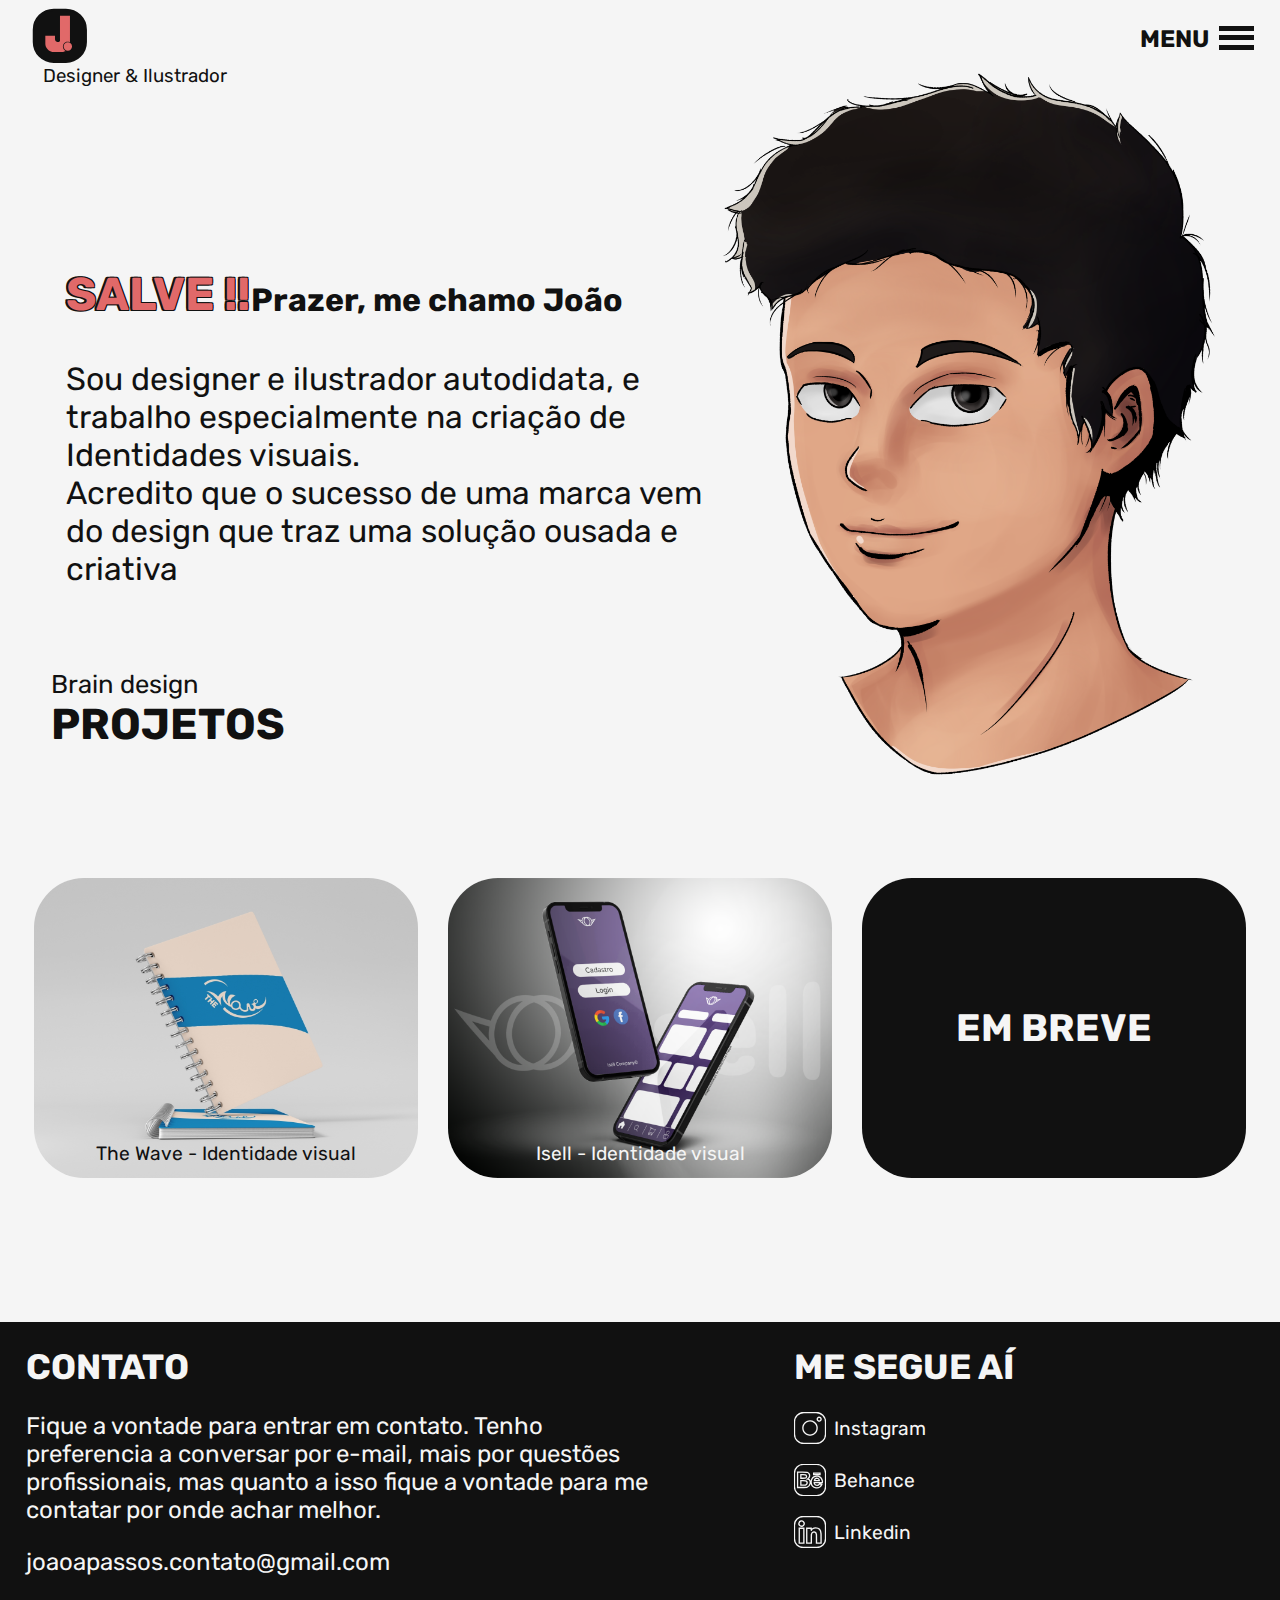
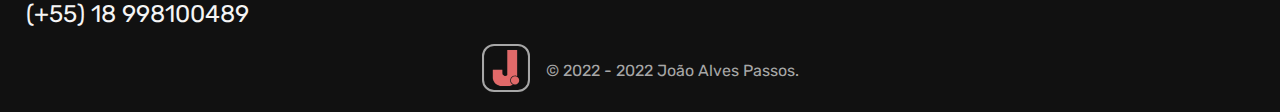
==== commit 7b17511e: "alterações rapidas" ====
--- a/index.html
+++ b/index.html
@@ -19,6 +19,7 @@
           <!-- <li><a href="./pages/contato.html">CONTATO</a></li> -->
           <li><a href="https://www.instagram.com/joaoapassos_designer/" target="_blank">INSTAGRAM</a></li>
           <li><a href="https://www.behance.net/joaoapassos" target="_blank">BEHANCE</a></li>
+          <li><a href="https://www.linkedin.com/in/joão-alves-passos-259b29258/" target="_blank">LINKEDIN</a></li>
       </ul>
       <p class="text-footer">© 2022 João Alves Passos.</p>
   </section>
@@ -173,6 +174,11 @@
             <section class="link"></section>
             <section class="overlay"></section>
          </section>
+         <!-- <section class="projeto3 esconde">
+            <p>EM BREVE</p>
+            <section class="link"></section>
+            <section class="overlay"></section>
+         </section>
          <section class="projeto3 esconde">
             <p>EM BREVE</p>
             <section class="link"></section>
@@ -182,12 +188,7 @@
             <p>EM BREVE</p>
             <section class="link"></section>
             <section class="overlay"></section>
-         </section>
-         <section class="projeto3 esconde">
-            <p>EM BREVE</p>
-            <section class="link"></section>
-            <section class="overlay"></section>
-         </section>
+         </section> -->
 
       </section>
 
@@ -212,7 +213,7 @@
        <p>Fique a vontade para entrar em contato. Tenho preferencia a conversar por e-mail, 
          mais por questões profissionais, mas quanto a isso fique a vontade para me contatar por onde achar melhor.</p>
        <a href="mailto:joaoapassos.contato@gmail.com"><p>joaoapassos.contato@gmail.com</p></a>
-       <!-- <a href="https://api.whatsapp.com/send/?phone=5518998100488" target="_blank"><p>(+55) 18 998100489</p></a> -->
+       <a href="https://api.whatsapp.com/send/?phone=5518998100488" target="_blank"><p>(+55) 18 998100489</p></a>
    </section>
 
    <section class="segueAi">
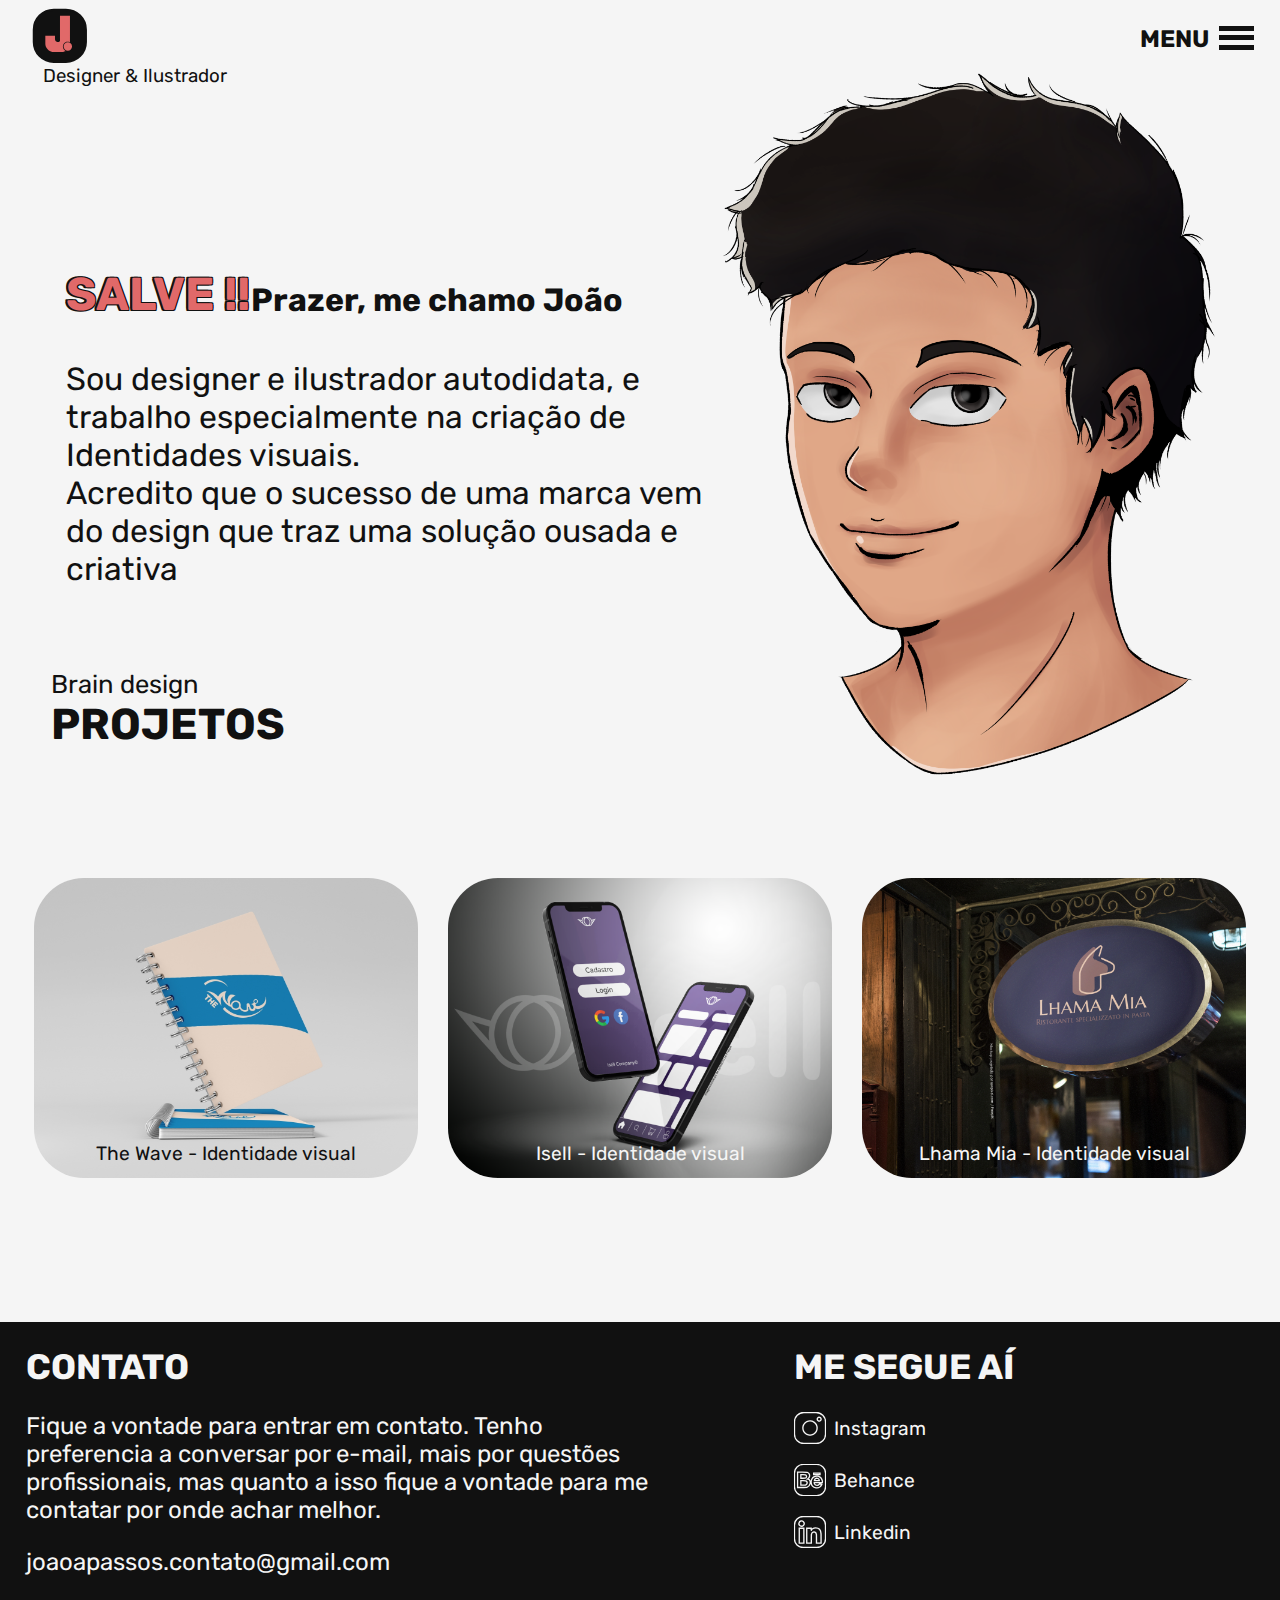
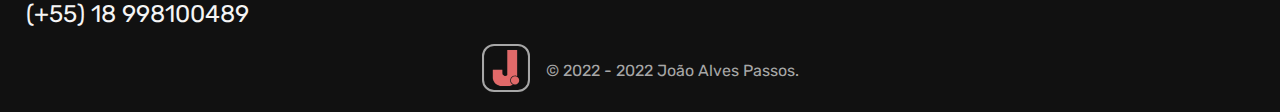
==== commit a5d4280a: "Retoques do update anterior" ====
--- a/index.html
+++ b/index.html
@@ -169,11 +169,16 @@
             </section>
             
 
-         <section class="projeto3">
-            <p>EM BREVE</p>
-            <section class="link"></section>
-            <section class="overlay"></section>
-         </section>
+            <section class="projeto3">
+               <a href="./pages/Apresentacao Lhama Mia.html">
+                  <p>Lhama Mia - Identidade visual</p>
+                  <section class="link"></section>
+                  <section class="overlay">
+                     <section class="viewMore">
+                        <h3 class="view+">Veja mais</h3>
+                     </section></a>
+               </section>
+               </section>
          <!-- <section class="projeto3 esconde">
             <p>EM BREVE</p>
             <section class="link"></section>
--- a/css/portifolio.css
+++ b/css/portifolio.css
@@ -161,21 +161,21 @@
     color: var(--branco);
 }
 .projeto3{
-    background-image: url(../img/em-breve.jpg);
+    background-image: url(../img/Lhama-mia/10.webp);
     background-repeat: no-repeat;
     background-size: cover;
     height: 300px;
-    background-position: center;
+    background-position: right;
     border-radius: 50px;
-    display: flex;
-    align-items: center;
-    justify-content: center;
     overflow: hidden;
 }
 .projeto3 p{
+    position: relative;
+    display: flex;
+    top: 16.5rem;
+    justify-content: center;
+    font-size: 1.5vw;
     color: var(--branco);
-    font-size: 3vw;
-    font-weight: var(--bold);
 }
 
 .overlay{
@@ -569,9 +569,9 @@
     .projeto3{
         margin-bottom: 0rem;
     }
-    .esconde{
+    /* .esconde{
         display: none;
-    }
+    } */
 
     .chamadaPcontato{
         align-items: baseline;
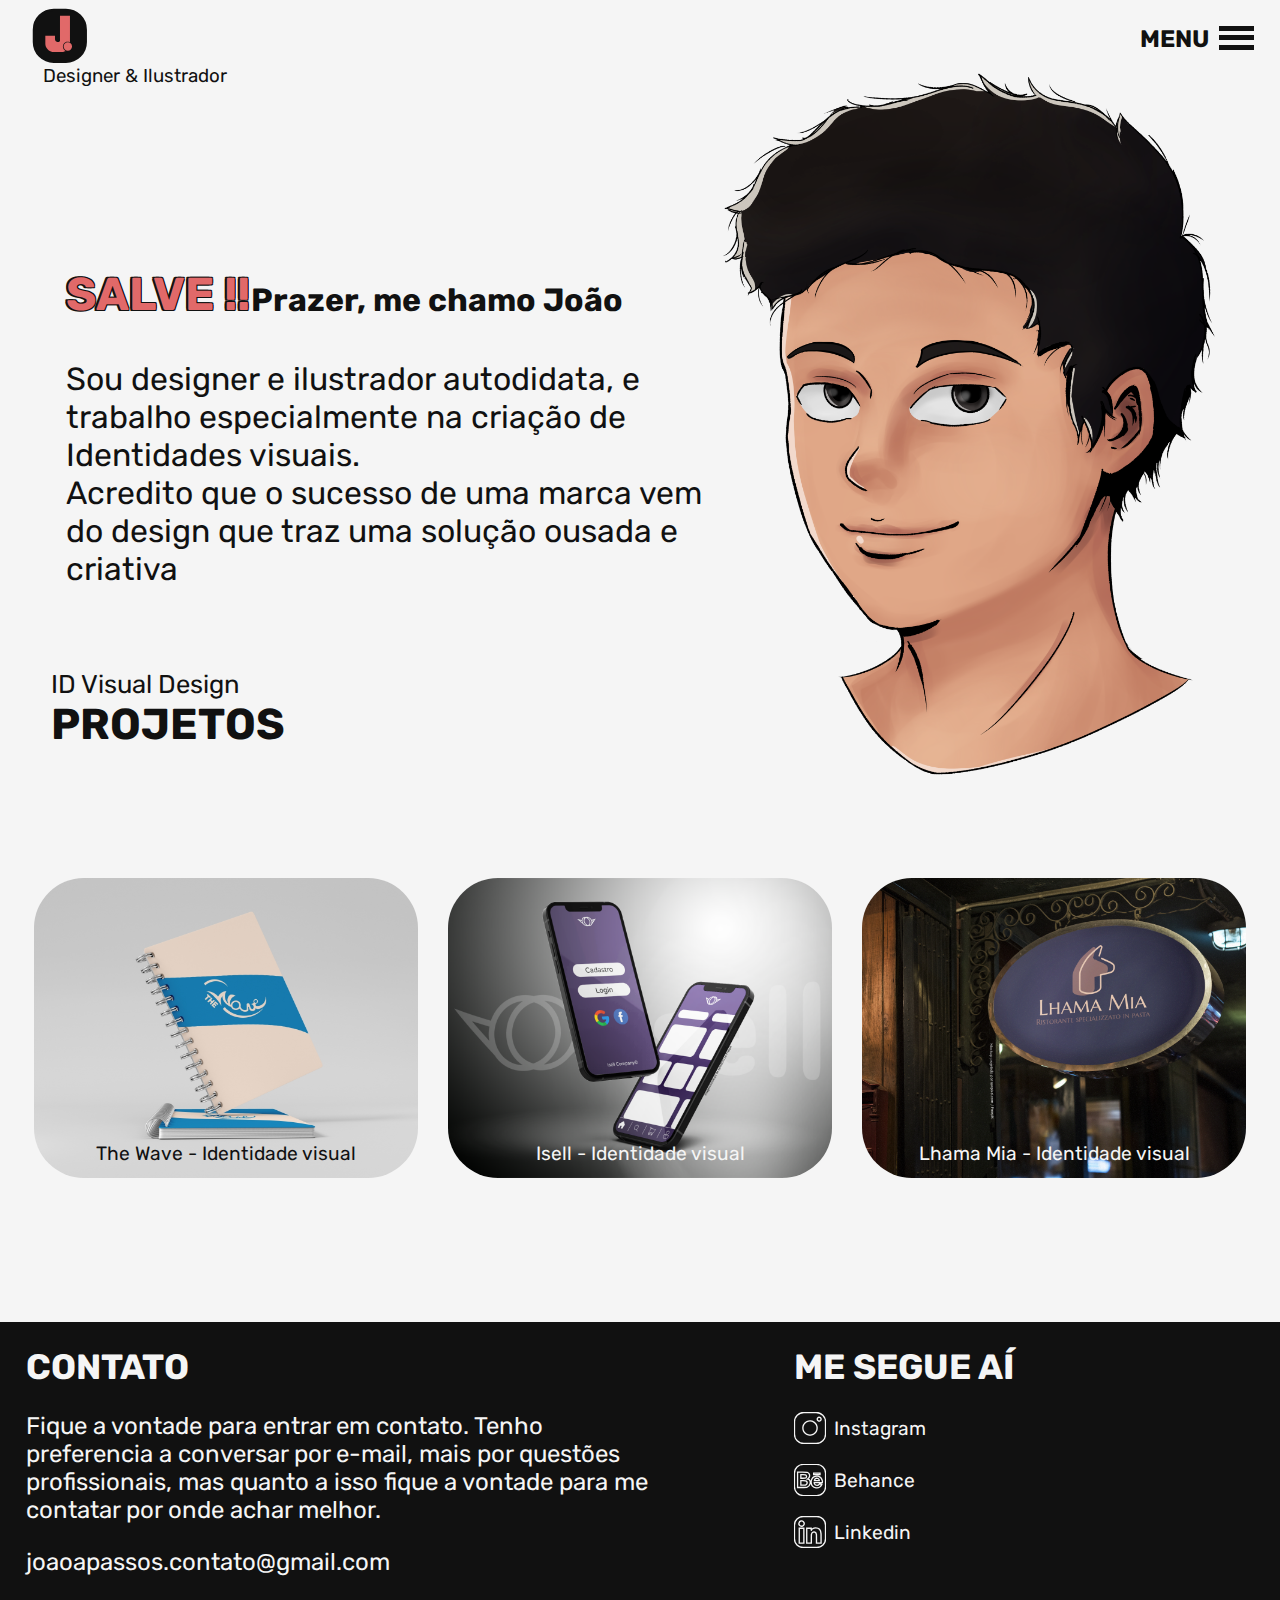
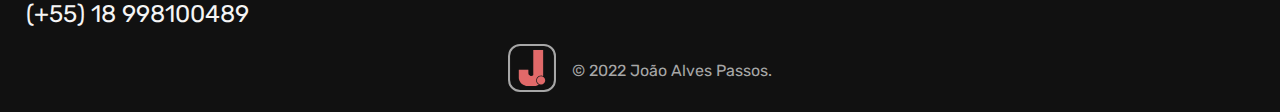
==== commit 6b17b7f0: "Correçãozinha basica" ====
--- a/index.html
+++ b/index.html
@@ -4,7 +4,7 @@
    <meta charset="UTF-8">
    <meta http-equiv="X-UA-Compatible" content="IE=edge">
    <meta name="viewport" content="width=device-width, initial-scale=1.0">
-   <title>Portifólio | João Alves Passos</title>
+   <title>Portfólio | João Alves Passos</title>
    <link rel = "shortcut icon" type = "imagem/x-icon" href="./img/favicon.svg">
     <link rel="stylesheet" href="./css/menu.css">
     <link rel="stylesheet" href="./css/portifolio.css">
@@ -14,9 +14,9 @@
    <!-- Menu ********************************************************************************************-->
    <section class="menu-link">
       <ul>
-          <li><a class="pagina" href="">PORTIFÓLIO</a></li>
+          <li><a class="pagina" href="">PORTFÓLIO</a></li>
           <li><a href="./pages/sobre-mim.html">SOBRE MIM</a></li>
-          <!-- <li><a href="./pages/contato.html">CONTATO</a></li> -->
+          <li><a href="./pages/contato.html">CONTATO</a></li>
           <li><a href="https://www.instagram.com/joaoapassos_designer/" target="_blank">INSTAGRAM</a></li>
           <li><a href="https://www.behance.net/joaoapassos" target="_blank">BEHANCE</a></li>
           <li><a href="https://www.linkedin.com/in/joão-alves-passos-259b29258/" target="_blank">LINKEDIN</a></li>
@@ -139,7 +139,7 @@
 
    <section class="tituloProjetos">
 
-      <p>Brain design</p>
+      <p>ID Visual Design</p>
       <h2 class="titulo">PROJETOS</h2>
 
       </section>
@@ -217,7 +217,7 @@
        <h2 class="titulo2">CONTATO</h2>
        <p>Fique a vontade para entrar em contato. Tenho preferencia a conversar por e-mail, 
          mais por questões profissionais, mas quanto a isso fique a vontade para me contatar por onde achar melhor.</p>
-       <a href="mailto:joaoapassos.contato@gmail.com"><p>joaoapassos.contato@gmail.com</p></a>
+       <a href="mailto:joaoapassos.contato@gmail.com" target="_blank"><p>joaoapassos.contato@gmail.com</p></a>
        <a href="https://api.whatsapp.com/send/?phone=5518998100488" target="_blank"><p>(+55) 18 998100489</p></a>
    </section>
 
@@ -243,7 +243,7 @@
 
            <section class="behance">
 
-               <a href="https://www.behance.net/joaoapassos" target="_blank">
+               <a href="https://www.behance.net/joaoApassos" target="_blank">
                <svg height="2rem" version="1.1" viewBox="0 0 372.08 372.08" class="BehanceIcon" title="Logo do Behance"
                xml:space="preserve" xmlns="http://www.w3.org/2000/svg"><g transform="translate(-573.96 -63.962)"><rect x="579.24" y="69.239" width="361.52" height="361.52" ry="101.85" 
                style="fill:none;stroke-linecap:round;stroke-linejoin:round;stroke-width:15;"/><path d="m829.33 341.04c-30.957-4.8159-54.724-32.217-56.245-64.845-0.72976-15.654 3.0807-29.834 11.509-42.829 4.0004-6.1683 14.046-15.888 20.547-19.88 11.06-6.7919 20.389-9.3644 33.864-9.3385 7.5627 0.0148 10.025 0.28145 15.163 1.6436 24.735 6.5575 43.237 26.416 48.743 52.315 1.1818 5.5587 1.9039 16.719 1.2926 19.978l-0.44302 2.3612h-94.744l0.0107 2.096c0.0158 3.4974 1.7992 9.9446 3.904 14.114 5.1108 10.124 15.048 15.554 28.655 15.656 11.502 0.0865 19.285-3.6235 24.507-11.682l2.5797-3.9811 15.639-0.0403c12.66-0.0327 15.639 0.12428 15.639 0.82365 0 0.47518-1.4602 3.7319-3.2448 7.2372-11.437 22.464-32.017 35.942-56.087 36.73-4.0791 0.13357-9.1578-0.0279-11.286-0.35898zm39.017-85.289c0-2.6799-1.9731-9.1154-3.6967-12.057-2.9272-4.996-7.1189-8.8947-12.334-11.472-4.7642-2.3546-5.0114-2.4028-12.312-2.4028-7.008 0-7.6986 0.11896-11.642 2.0059-9.2514 4.4269-14.927 12.132-16.455 22.34l-0.45877 3.0634h56.899zm-252.81-7.8525v-89.343l51.754 0.0118c58.024 0.0132 56.779-0.0737 66.228 4.5842 6.3061 3.1086 13.112 9.4591 16.757 15.637 4.8082 8.1477 6.605 21.058 4.2335 30.419-2.597 10.251-9.1181 19.301-18.75 26.022l-5.4012 3.7686 4.834 0.7798c12.996 2.0965 24.062 12.492 26.675 25.06 1.0306 4.9571 0.8955 22.911-0.21609 28.721-3.7733 19.721-18.463 35.672-38.529 41.835-4.702 1.4443-4.9326 1.451-56.153 1.6492l-51.432 0.19896zm96.123 58.599c7.287-3.4531 11.643-8.2694 14.114-15.606 4.3067-12.784-2.3243-26.624-15.253-31.834-3.6635-1.4764-4.1968-1.5063-30.332-1.6995l-26.603-0.19667v51.736l53.85-0.39961zm-8.7071-77.706c2.0975-0.38775 4.6508-1.1379 5.674-1.667 3.1462-1.627 7.5461-6.1182 9.3392-9.533 1.4536-2.7684 1.7081-4.0635 1.7158-8.7322 8e-3 -4.6998-0.24665-6.0025-1.7837-9.1323-2.0644-4.2039-5.7804-7.8256-10.059-9.8041-2.8622-1.3234-4.0033-1.3859-28.616-1.5674l-25.635-0.18902v41.33h22.776c13.722 0 24.292-0.28025 26.59-0.705zm99.61-49.276v-8.7063h74.165v17.413h-74.165z" 
@@ -281,10 +281,10 @@
            <path d="m3962.4 681.01a60.708 60.708 0 0 1-60.708 60.708 60.708 60.708 0 0 1-60.708-60.708 60.708 60.708 0 0 1 60.708-60.708 60.708 60.708 0 0 1 60.708 60.708zm-173.62-442.39v364.53a41.799 41.799 0 0 1-2.7765 2.7743 41.799 41.799 0 0 1-4.7732 3.5739 41.799 41.799 0 0 1-5.2342 2.8596 41.799 41.799 0 0 1-5.588 2.084 41.799 41.799 0 0 1-5.8283 1.267 41.799 41.799 0 0 1-5.9485 0.426 41.799 41.799 0 0 1-15.995-3.1829 41.799 41.799 0 0 1-13.559-9.0592 41.799 41.799 0 0 1-9.0614-13.562 41.799 41.799 0 0 1-3.1829-15.995v-48.123h-139.25v110.94a124.23 124.23 0 0 0 3.113 27.643 124.23 124.23 0 0 0 9.1881 26.258 124.23 124.23 0 0 0 14.8 23.554 124.23 124.23 0 0 0 19.672 19.672 124.23 124.23 0 0 0 23.554 14.8 124.23 124.23 0 0 0 26.258 9.1881 124.23 124.23 0 0 0 27.643 3.113h106.54a124.23 124.23 0 0 0 27.643-3.113 124.23 124.23 0 0 0 26.258-9.1881 124.23 124.23 0 0 0 7.9058-4.3691 70.726 70.726 0 0 1-6.3242-3.4537 70.726 70.726 0 0 1-8.0784-6.0467 70.726 70.726 0 0 1-7.1369-7.1347 70.726 70.726 0 0 1-6.0467-8.0784 70.726 70.726 0 0 1-4.8366-8.8582 70.726 70.726 0 0 1-3.5258-9.4546 70.726 70.726 0 0 1-2.1452-9.8589 70.726 70.726 0 0 1-0.7209-10.066 70.726 70.726 0 0 1 0.7209-10.066 70.726 70.726 0 0 1 2.1452-9.8588 70.726 70.726 0 0 1 3.5258-9.4568 70.726 70.726 0 0 1 4.8366-8.8561 70.726 70.726 0 0 1 6.0467-8.0783 70.726 70.726 0 0 1 7.1369-7.1348 70.726 70.726 0 0 1 8.0784-6.0489 70.726 70.726 0 0 1 8.856-4.8343 70.726 70.726 0 0 1 9.4546-3.528 70.726 70.726 0 0 1 9.861-2.1453 70.726 70.726 0 0 1 10.064-0.7187 70.726 70.726 0 0 1 3.4712 0.085 70.726 70.726 0 0 1 3.4625 0.2557 70.726 70.726 0 0 1 3.445 0.4238 70.726 70.726 0 0 1 3.421 0.5941 70.726 70.726 0 0 1 3.386 0.7602 70.726 70.726 0 0 1 3.3467 0.9263 70.726 70.726 0 0 1 3.2964 1.0879 70.726 70.726 0 0 1 3.2375 1.2496 70.726 70.726 0 0 1 3.1741 1.4068 70.726 70.726 0 0 1 0.2709 0.1354v-379.34z" 
            style="fill:#e16969"/></g>
        </svg></a>
-       <p>© 2022 - 2022 João Alves Passos.</p>
+       <p>© 2022 João Alves Passos.</p>
    </section>
 
    </footer>
 
 </body>
-</html>+</html>
--- a/css/portifolio.css
+++ b/css/portifolio.css
@@ -563,11 +563,11 @@
         margin: 0;
         height: 500px;
     }
-    .projeto3 p{
+    /* .projeto3 p{
         font-size: 8vw;
-    }
+    } */
     .projeto3{
-        margin-bottom: 0rem;
+        background-position: right;
     }
     /* .esconde{
         display: none;
